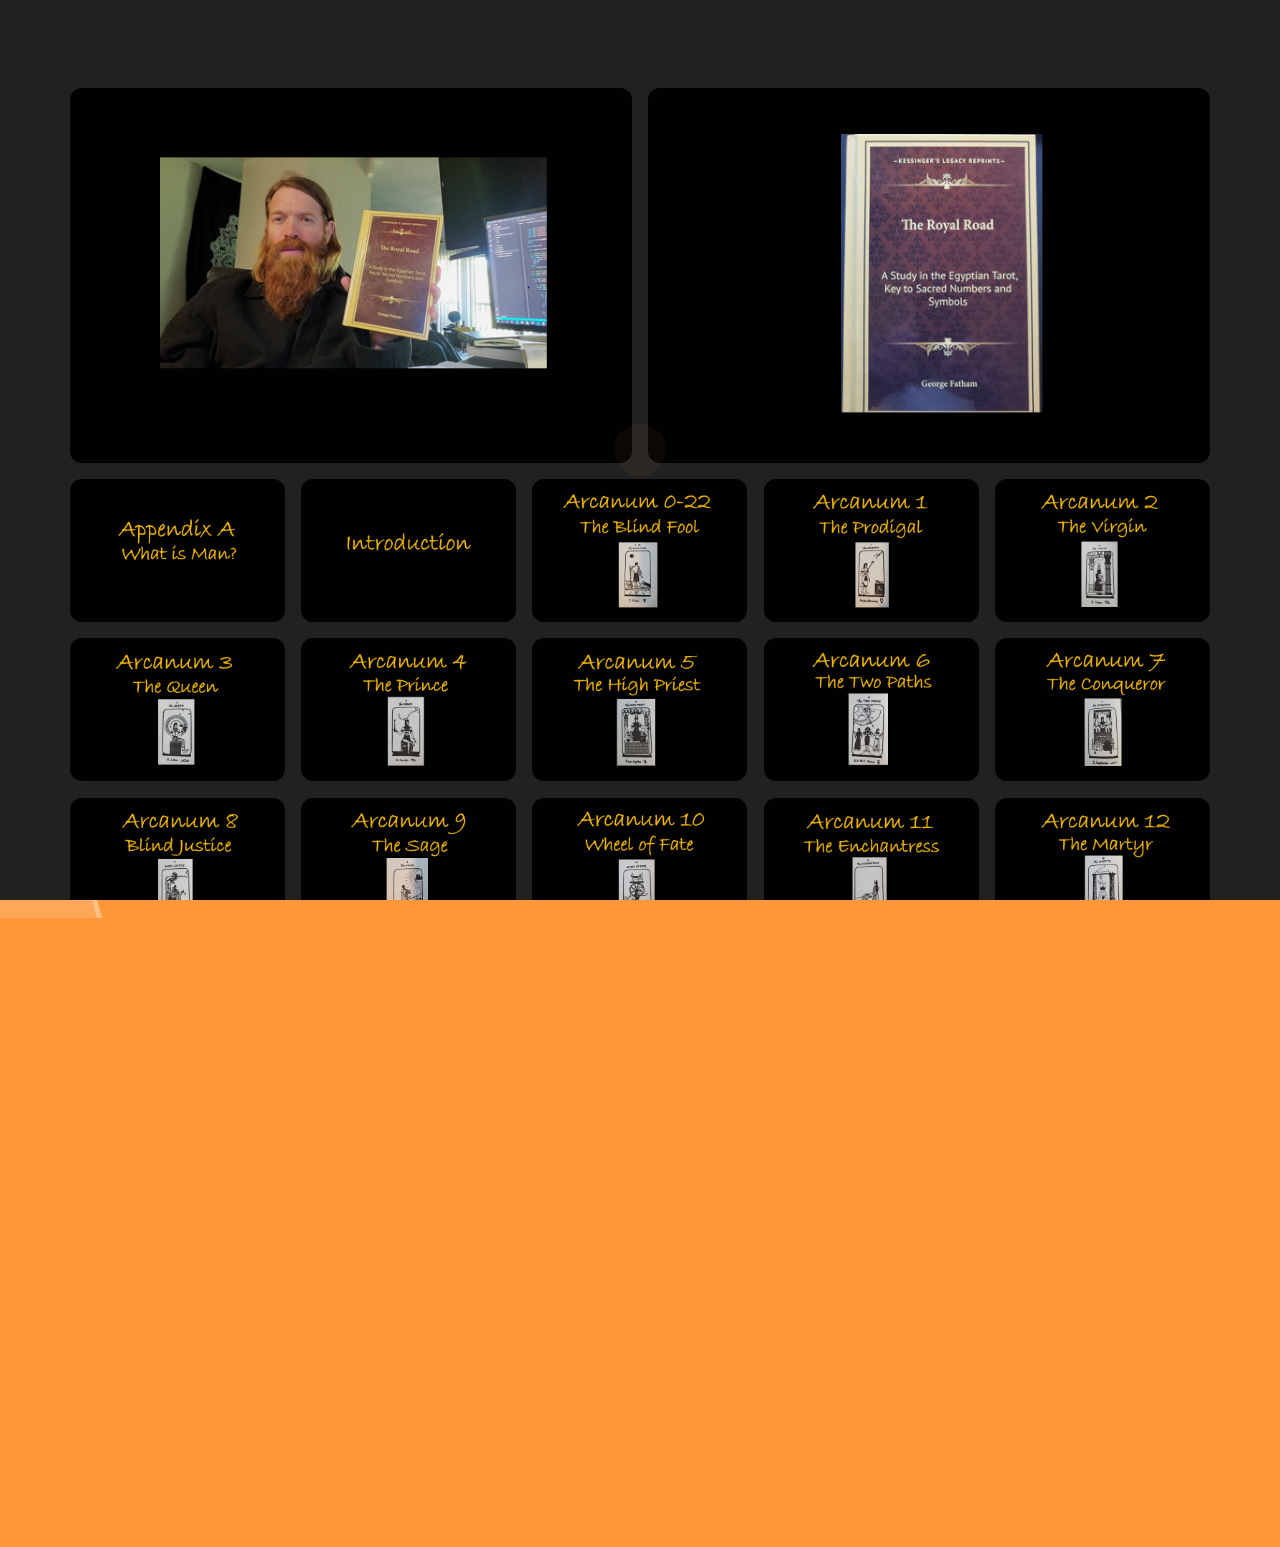
==== index.html @ 7a493e7f "Initial commit" ====
<!DOCTYPE html>
<html lang="en" class="no-js">
  <head>
    <meta charset="UTF-8" />
    <meta http-equiv="X-UA-Compatible" content="IE=edge"> 
    <title>The Royal Road</title>
    <meta name="viewport" content="width=device-width, initial-scale=1.0, maximum-scale=1.0, user-scalable=no">
    <meta name="description" content="The Royal Road: A Study in the Egyptian Tarot, Key to Sacred Numbers and Symbols" />
    <meta name="keywords" content="The Royal Road, Egyptian Tarot, Sacred Numbers, George Fatham, Josh Yates" />
    <meta name="author" content="George Fatham, Josh Yates" />
    <link rel="shortcut icon" href="favicon.ico">

    <link rel="stylesheet" href="css/normalize.css" type="text/css">
    <link rel="stylesheet" href="css/bootstrap.min.css" type="text/css">
    <link rel="stylesheet" href="css/owl.carousel.css" type="text/css">
    <link rel="stylesheet" href="css/magnific-popup.css" type="text/css">
    <link rel="stylesheet" href="css/main.css" type="text/css">

    <script src="js/modernizr.custom.js"></script>
    <script src="https://apis.google.com/js/platform.js"></script>
  </head>
  <div id="fb-root"></div>
  <script async defer crossorigin="anonymous" src="https://connect.facebook.net/en_US/sdk.js#xfbml=1&version=v9.0&appId=248542738914265&autoLogAppEvents=1" nonce="stT4v0v6"></script>
  <script async defer crossorigin="anonymous" src="https://connect.facebook.net/en_US/sdk.js#xfbml=1&version=v9.0&appId=248542738914265&autoLogAppEvents=1" nonce="YMXK7lO9"></script>
  <body class="page">

    <div class="lm-animated-bg"></div>
    
    <!-- Loading animation -->
    <div class="preloader">
      <div class="preloader-animation">
        <div class="preloader-spinner">
        </div>
      </div>
    </div>
    <!-- /Loading animation -->

    <!-- Scroll To Top Button -->
    <div class="lmpixels-scroll-to-top"><i class="lnr lnr-chevron-up"></i></div>
    <!-- /Scroll To Top Button -->

    <div class="page-scroll">
      <div id="page_container" class="page-container bg-move-effect" data-animation="transition-flip-in-right">

        <!-- Header -->
        <header id="site_header" class="header">
          <div class="header-content clearfix">
                
          </div>
        </header>
        <!-- /Header -->

        <div id="main" class="site-main">
          <div id="main-content" class="single-page-content">
            <div id="primary" class="content-area">

              <div id="content" class="page-content site-content single-post" role="main">
                <div class="row">
                  <div class="col-xs-12 col-sm-12">
                    <!-- Portfolio Content -->
                    <div id="portfolio_content_q" class="portfolio-content">
      
                      <!-- Portfolio Grid -->
                      <div class="portfolio-grid two-columns shuffle">
                        <figure class="item lbvideo">
                          <div class="portfolio-item-img">
                            <img src="./img/portfolio/Book.png" alt="Book Snapshot" title="" />
                            <a href="https://www.youtube.com/embed/t6JHLl_oIaE" class="lightbox mfp-iframe" title="Snapshot"></a>
                          </div>
                          <i class="fab fa-youtube"></i>
                        </figure>
                        <figure class="item direct">
                          <div class="portfolio-item-img">
                            <img src="./img/portfolio/Cover.png" alt="Direct URL" title="" />
                            <a href="https://bit.ly/kessingerpub" target="_blank"></a>
                          </div>
                          <i class="fa fa-link"></i>
                        </figure>
                      </div>
                      <div class="portfolio-grid five-columns shuffle">

                        <!-- Appendix A -->
                        <figure class="item lbvideo">
                          <div class="portfolio-item-img">
                            <img src="./img/portfolio/1.png" alt="Appendix A" title="" />
                            <a href="https://www.youtube.com/embed/0967rfi3qrQ" class="lightbox mfp-iframe" title="Appendix A"></a>
                          </div>

                          <i class="fab fa-youtube"></i>
                        </figure>
                        <!-- /Appendix A -->

                        <!-- Introduction -->
                        <figure class="item lbvideo">
                            <div class="portfolio-item-img">
                              <img src="./img/portfolio/2.png" alt="Introduction" title="" />
                              <a href="https://www.youtube.com/embed/HYrDcE-jqek" class="lightbox mfp-iframe" title="Introduction"></a>
                            </div>

                            <i class="fab fa-youtube"></i>
                        </figure>
                        <!-- /Introduction -->

                        <!-- Arcanum 0-22 -->
                        <figure class="item lbvideo">
                          <div class="portfolio-item-img">
                            <img src="./img/portfolio/3.png" alt="Arcanum 0-22" title="" />
                            <a href="https://www.youtube.com/embed/rLVcoDObu1k" class="lightbox mfp-iframe" title="Arcanum 0-22"></a>
                          </div>

                          <i class="fab fa-youtube"></i>
                        </figure>
                        <!-- /Arcanum 0-22 -->

                        <!-- Arcanum 1 -->
                        <figure class="item lbvideo">
                          <div class="portfolio-item-img">
                            <img src="./img/portfolio/4.png" alt="Arcanum 1" title="" />
                            <a href="https://www.youtube.com/embed/Brr2m4eL8vo" class="lightbox mfp-iframe" title="Arcanum 1"></a>
                          </div>

                          <i class="fab fa-youtube"></i>
                        </figure>
                        <!-- /Arcanum 1 -->
               
                        <!-- Arcanum 2 -->
                        <figure class="item lbvideo">
                          <div class="portfolio-item-img">
                            <img src="./img/portfolio/5.png" alt="Arcanum 2" title="" />
                            <a href="https://www.youtube.com/embed/fKN6e1ZUHxU" class="lightbox mfp-iframe" title="Arcanum 2"></a>
                          </div>

                          <i class="fab fa-youtube"></i>
                        </figure>
                        <!-- /Arcanum 2 -->
                        
                        <!-- Arcanum 3 -->
                        <figure class="item lbvideo">
                          <div class="portfolio-item-img">
                            <img src="./img/portfolio/6.png" alt="Arcanum 3" title="" />
                            <a href="https://www.youtube.com/embed/HoHv3Ojux20" class="lightbox mfp-iframe" title="Arcanum 3"></a>
                          </div>

                          <i class="fab fa-youtube"></i>
                        </figure>
                        <!-- /Arcanum 3 -->

                        <!-- Arcanum 4 -->
                        <figure class="item lbvideo">
                          <div class="portfolio-item-img">
                            <img src="./img/portfolio/7.png" alt="Arcanum 4" title="" />
                            <a href="https://www.youtube.com/embed/lv7YJ3FeXEo" class="lightbox mfp-iframe" title="Arcanum 4"></a>
                          </div>

                          <i class="fab fa-youtube"></i>
                        </figure>
                        <!-- /Arcanum 4 -->

                        <!-- Arcanum 5 -->
                        <figure class="item lbvideo">
                          <div class="portfolio-item-img">
                            <img src="./img/portfolio/8.png" alt="Arcanum 5" title="" />
                            <a href="https://www.youtube.com/embed/AVRDKJ79B_w" class="lightbox mfp-iframe" title="Arcanum 5"></a>
                          </div>

                          <i class="fab fa-youtube"></i>
                        </figure>
                        <!-- /Arcanum 5 -->

                        <!-- Arcanum 6 -->
                        <figure class="item lbvideo">
                          <div class="portfolio-item-img">
                            <img src="./img/portfolio/9.png" alt="Arcanum 6" title="" />
                            <a href="https://www.youtube.com/embed/ZPjKYP-jm5Y" class="lightbox mfp-iframe" title="Arcanum 6"></a>
                          </div>

                          <i class="fab fa-youtube"></i>
                        </figure>
                        <!-- /Arcanum 6 -->

                        <!-- Arcanum 7 -->
                        <figure class="item lbvideo">
                          <div class="portfolio-item-img">
                            <img src="./img/portfolio/10.png" alt="Arcanum 7" title="" />
                            <a href="https://www.youtube.com/embed/XcUiUUpZ5OA" class="lightbox mfp-iframe" title="Arcanum 7"></a>
                          </div>

                          <i class="fab fa-youtube"></i>
                        </figure>
                        <!-- /Arcanum 7 -->

                        <!-- Arcanum 8 -->
                        <figure class="item lbvideo">
                          <div class="portfolio-item-img">
                            <img src="./img/portfolio/11.png" alt="Arcanum 8" title="" />
                            <a href="https://www.youtube.com/embed/cpCrS-laBwE" class="lightbox mfp-iframe" title="Arcanum 8"></a>
                          </div>

                          <i class="fab fa-youtube"></i>
                        </figure>
                        <!-- /Arcanum 8 -->

                        <!-- Arcanum 9 -->
                        <figure class="item lbvideo">
                          <div class="portfolio-item-img">
                            <img src="./img/portfolio/12.png" alt="Arcanum 9" title="" />
                            <a href="https://www.youtube.com/embed/xgy7Qw6vKw0" class="lightbox mfp-iframe" title="Arcanum 9"></a>
                          </div>

                          <i class="fab fa-youtube"></i>
                        </figure>
                        <!-- /Arcanum 9 -->

                        <!-- Arcanum 10 -->
                        <figure class="item lbvideo">
                          <div class="portfolio-item-img">
                            <img src="./img/portfolio/13.png" alt="Arcanum 10" title="" />
                            <a href="https://www.youtube.com/embed/XwnpPDlklY0" class="lightbox mfp-iframe" title="Arcanum 10"></a>
                          </div>

                          <i class="fab fa-youtube"></i>
                        </figure>
                        <!-- /Arcanum 10 -->

                        <!-- Arcanum 11 -->
                        <figure class="item lbvideo">
                          <div class="portfolio-item-img">
                            <img src="./img/portfolio/14.png" alt="Arcanum 11" title="" />
                            <a href="https://www.youtube.com/embed/GSttzdLyysg" class="lightbox mfp-iframe" title="Arcanum 11"></a>
                          </div>

                          <i class="fab fa-youtube"></i>
                        </figure>
                        <!-- /Arcanum 11 -->

                        <!-- Arcanum 12 -->
                        <figure class="item lbvideo">
                          <div class="portfolio-item-img">
                            <img src="./img/portfolio/15.png" alt="Arcanum 12" title="" />
                            <a href="https://www.youtube.com/embed/V6g6bgADm6M" class="lightbox mfp-iframe" title="Arcanum 12"></a>
                          </div>

                          <i class="fab fa-youtube"></i>
                        </figure>
                        <!-- /Arcanum 12 -->

                        <!-- Arcanum 13 -->
                        <figure class="item lbvideo">
                          <div class="portfolio-item-img">
                            <img src="./img/portfolio/16.png" alt="Arcanum 13" title="" />
                            <a href="https://www.youtube.com/embed/MMT-FV_Va6Q" class="lightbox mfp-iframe" title="Arcanum 13"></a>
                          </div>

                          <i class="fab fa-youtube"></i>
                        </figure>
                        <!-- /Arcanum 13 -->

                        <!-- Arcanum 14 -->
                        <figure class="item lbvideo">
                          <div class="portfolio-item-img">
                            <img src="./img/portfolio/17.png" alt="Arcanum 14" title="" />
                            <a href="https://www.youtube.com/embed/rwbJgwwbZWg" class="lightbox mfp-iframe" title="Arcanum 14"></a>
                          </div>

                          <i class="fab fa-youtube"></i>
                        </figure>
                        <!-- /Arcanum 14 -->

                        <!-- Arcanum 15 -->
                        <figure class="item lbvideo">
                          <div class="portfolio-item-img">
                            <img src="./img/portfolio/18.png" alt="Arcanum 15" title="" />
                            <a href="https://www.youtube.com/embed/ivvahNkhrow" class="lightbox mfp-iframe" title="Arcanum 15"></a>
                          </div>

                          <i class="fab fa-youtube"></i>
                        </figure>
                        <!-- /Arcanum 15 -->

                        <!-- Arcanum 16 -->
                        <figure class="item lbvideo">
                          <div class="portfolio-item-img">
                            <img src="./img/portfolio/19.png" alt="Arcanum 16" title="" />
                            <a href="https://www.youtube.com/embed/q6gyEQpc1I8" class="lightbox mfp-iframe" title="Arcanum 16"></a>
                          </div>

                          <i class="fab fa-youtube"></i>
                        </figure>
                        <!-- /Arcanum 16 -->

                        <!-- Arcanum 17 -->
                        <figure class="item lbvideo">
                          <div class="portfolio-item-img">
                            <img src="./img/portfolio/20.png" alt="Arcanum 17" title="" />
                            <a href="https://www.youtube.com/embed/afdMp-LBEXM" class="lightbox mfp-iframe" title="Arcanum 17"></a>
                          </div>

                          <i class="fab fa-youtube"></i>
                        </figure>
                        <!-- /Arcanum 17 -->

                        <!-- Arcanum 18 -->
                        <figure class="item lbvideo">
                          <div class="portfolio-item-img">
                            <img src="./img/portfolio/21.png" alt="Arcanum 18" title="" />
                            <a href="https://www.youtube.com/embed/NsLWx_5C_JI" class="lightbox mfp-iframe" title="Arcanum 18"></a>
                          </div>

                          <i class="fab fa-youtube"></i>
                        </figure>
                        <!-- /Arcanum 18 -->

                        <!-- Arcanum 19 -->
                        <figure class="item lbvideo">
                          <div class="portfolio-item-img">
                            <img src="./img/portfolio/22.png" alt="Arcanum 19" title="" />
                            <a href="https://www.youtube.com/embed/AnRW1lFqFxA" class="lightbox mfp-iframe" title="Arcanum 19"></a>
                          </div>

                          <i class="fab fa-youtube"></i>
                        </figure>
                        <!-- /Arcanum 19 -->

                        <!-- Arcanum 20 -->
                        <figure class="item lbvideo">
                          <div class="portfolio-item-img">
                            <img src="./img/portfolio/23.png" alt="Arcanum 20" title="" />
                            <a href="https://www.youtube.com/embed/tPlII4KttkM" class="lightbox mfp-iframe" title="Arcanum 20"></a>
                          </div>

                          <i class="fab fa-youtube"></i>
                        </figure>
                        <!-- /Arcanum 20 -->

                        <!-- Arcanum 21 -->
                        <figure class="item lbvideo">
                          <div class="portfolio-item-img">
                            <img src="./img/portfolio/24.png" alt="Arcanum 21" title="" />
                            <a href="https://www.youtube.com/embed/CswxcQg3V68" class="lightbox mfp-iframe" title="Arcanum 21"></a>
                          </div>

                          <i class="fab fa-youtube"></i>
                        </figure>
                        <!-- /Arcanum 21 -->

                        <!-- Appendix B -->
                        <figure class="item lbvideo">
                          <div class="portfolio-item-img">
                            <img src="./img/portfolio/25.png" alt="Appendix B" title="" />
                            <a href="https://www.youtube.com/embed/kny90u8UCIE" class="lightbox mfp-iframe" title="Appendix B"></a>
                          </div>

                          <i class="fab fa-youtube"></i>
                        </figure>
                        <!-- /Appendix B -->
                        
                        <!-- Appendix C -->
                        <figure class="item lbvideo">
                          <div class="portfolio-item-img">
                            <img src="./img/portfolio/26.png" alt="Appendix C" title="" />
                            <a href="https://www.youtube.com/embed/kfO7EMzaABo" class="lightbox mfp-iframe" title="Appendix C"></a>
                          </div>
                          </figure>
                        <!-- /Appendix C -->

                        <!-- /Acknowledgment -->
                          <figure class="item lbvideo">
                          <div class="portfolio-item-img">
                            <img src="./img/portfolio/27.png" alt="Acknowledgment" title="" />
                            <a href="https://www.youtube.com/embed/ofl2pcCc2So" class="lightbox mfp-iframe" title="Acknowledgment"></a>
                          </div>

                          <i class="fab fa-youtube"></i>
                        </figure>
                        <!-- /Acknowledgment -->
                      </div>
                      <!-- /Portfolio Content -->
                    </div>
                  </div>
                </div>
              </div>
            </div>
          </div>
        </div>

        <footer class="site-footer clearfix">
          <div class="footer-social">
            <ul class="footer-social-links">
              <li>
                <div class="g-ytsubscribe" data-channelid="UCrPU68pdertUfw354YDRQoA" data-layout="default" data-count="default"></div>
              </li>
              <li>
                <a href="https://twitter.com/JoshYates1980?ref_src=twsrc%5Etfw" class="twitter-follow-button" data-show-count="false" target="_blank">
                  Follow @JoshYates1980</a><script async src="https://platform.twitter.com/widgets.js" charset="utf-8"></script>
              </li>
              <li>
                <div class="fb-like" data-href="http://www.theroyalroad.info" data-width="" data-layout="button_count" data-action="like" data-size="small" data-share="false"></div>
              </li>
              <li>
                <a href="https://github.com/joshyates1980/TheRoyalRoad" target="_blank"><img src="img/github_logo.png" alt="Github" /></a>
              </li>
              <li>
                <a href="https://creativecommons.org/licenses/by/4.0/" target="_blank"><img src="img/cc40.png" alt="License" /></a>
              </li>
            </ul>
          </div>
              
          <div class="footer-copyrights">
            <p>Content on this site is licensed under a <a href="https://creativecommons.org/licenses/by/4.0/" target="_blank">Creative Commons Attribution 4.0 International license</a>.</p>
          </div>
        </footer>
        
      </div>
    </div>

    <script src="js/jquery-2.1.3.min.js"></script>
    <script src="js/imagesloaded.pkgd.min.js"></script>
    <script src="js/bootstrap.min.js"></script>
    <script src='js/jquery.shuffle.min.js'></script>
    <script src='js/masonry.pkgd.min.js'></script>
    <script src='js/owl.carousel.min.js'></script>
    <script src="js/jquery.magnific-popup.min.js"></script>
    <script src="js/validator.js"></script>
    <script src="js/main.js"></script>
  </body>
</html>
---- css/main.css ----
/*
* Template Name: Leven - Resume / CV / vCard Template
* Author: lmpixels
* Author URL: http://themeforest.net/user/lmpixels
* Version: 1.2.0
*/

/* =============================================================================

1. General styles (Buttons, Inputs, Typography)
2. Page loadig animation
3. Page container
4. Site header (Panel with logo & navigation)
5. Site content
6. Pages
7. Sliders (testimonials & portfolio carousels)
8. Portfolio Full info page
9. Single Page Layout (Blog Post page ...)
10. Pricing
11. Blog
12. 404 Page
13. Media Queries
14. Additional Home Page Styles
15. Updates

============================================================================= */

/* Google fonts */
@import url('https://fonts.googleapis.com/css?family=Poppins:200,200i,300,300i,400,400i,500,500i,600,600i,700,700i');

/* Linear Icons Font */
@import url('./fonts/linear-icons-font/style.css');

/* FontAwesome Free Icons Font */
@import url('./fonts/fontawesome-free-5.12.1-web/css/all.min.css');

@import url('./fonts/linecons/style.css');

/* ============================================================================= 
1. General styles
============================================================================= */

html {
  position: relative;
  height: 100%;
  min-height: 100%;
  width: 100%;
  overflow: hidden;
}

body {
  position: initial;
  font-family: 'Poppins', Helvetica, sans-serif;
  font-size: 14px;
  font-weight: 400;
  margin: 0;
  width: 100%;
  height: 100%;
  min-height: 100%;
  background-color: #FF9638;
  background-position: center center;
  background-size: calc(100% + 25px);
  background-repeat: repeat;
  background-attachment: fixed;
  overflow-y: auto;
  overflow-x: hidden;
}

/* Body Animated Background */
.lm-animated-bg {
  position: absolute;
  width: auto;
  height: auto;
  top: -18px;
  left: -18px;
  right: -18px;
  bottom: -18px;
  background-image: url(../img/main_bg.png);
  background-position: center center;
  background-size: cover;
  background-repeat: no-repeat;
  z-index: -1;
}
/* /Body Animated Background */

.page-scroll {
  width: 100%;
  height: auto;
  min-height: 100%;
   vertical-align: middle;
  -ms-flex-pack: center;
  justify-content: center;
  flex-direction: column;
  display: -webkit-box;
  display: -moz-box;
  display: -ms-flexbox;
  display: -webkit-flex;
  display: flex;
  -webkit-box-direction: normal;
  -moz-box-direction: normal;
  -webkit-box-orient: horizontal;
  -moz-box-orient: horizontal;
  -webkit-flex-direction: row;
  -ms-flex-direction: row;
  flex-direction: row;
  -webkit-flex-wrap: wrap;
  -ms-flex-wrap: wrap;
  flex-wrap: wrap;
  -webkit-align-content: stretch;
  -ms-flex-line-pack: stretch;
  align-content: stretch;
  -webkit-box-align: center;
  -moz-box-align: center;
  -webkit-align-items: center;
  align-items: center;
  -ms-flex-align: center;
  -webkit-backface-visibility: hidden;
  -moz-backface-visibility: hidden;
  backface-visibility: hidden;
}

.add-prespective {
  -webkit-perspective: 1200px;
  -moz-perspective: 1200px;
  perspective: 1200px;
}

body.ajax-page-visible {
  overflow: hidden;
}

.transition {
  -webkit-transition: all .2s;
  -moz-transition: all .2s;
  -o-transition: all .2s;
  -ms-transition: all .2s;
  transition: all .2s;
}

a {
  color: #FF9638;
  text-decoration: none;
  outline: none;
  -webkit-transition: all .3s ease-in-out;
  -moz-transition: all .3s ease-in-out;
  -o-transition: all .3s ease-in-out;
  -ms-transition: all .3s ease-in-out;
  transition: all .3s ease-in-out;
}

a:hover {
  color: #FF9800;
  text-decoration: none;
  outline: none;
}

a:focus {
  outline: 0;
  text-decoration: none;
}

h1, h2, h3, h4, h5, h6 {
  font-family: 'Poppins', Helvetica, sans-serif;
  font-weight: 600;
  font-style: normal;
  color: #f5f5f5;
}

h1 {
  font-size: 32px;
}

h2 {
  font-size: 27px;
}

h3 {
  font-size: 21px;
}

h4 {
  font-size: 18px;
}

h5 {
  font-size: 16px;
}

h6 {
  font-size: 14px;
}

body, p {
  font-family: 'Poppins', Helvetica, sans-serif;
  font-size: 14px;
  font-weight: 400;
  font-style: normal;
  line-height: 1.75em;
  color: #d5d5d5;
}

p {
  font-size: 14px;
  color: #d5d5d5;
  margin: 0 0 10px;
}

p.lead {
  font-size: 18px;
  margin: 25px 0;
}

ol, ul {
    padding: 0 0 0 40px;
    margin: 1em 0;
}

ol ol, ol ul, ul ol, ul ul {
  margin: 1em 0;
}

dd {
    margin: 0 0 24px;
}

img {
  vertical-align: bottom;
  max-width: 100%;
  height: auto;
  border: 0;
  -ms-interpolation-mode: bicubic;
}

.mobile-visible {
  display: none;
  visibility: hidden;
}

.mobile-hidden {
  display: block;
  visibility: visible;
}

/* Form controls */
.form-group {
  position: relative;
  margin: 0 0 21.5px;
}
.form-control,
.form-control:focus {
  height: 42px;
}

.form-control,
.form-control:focus,
.has-error .form-control,
.has-error .form-control:focus,
input[type="search"],
input[type="password"],
input[type="text"] {
  position: relative;
  border: 2px solid #555;
  border-radius: 5px;
  display: block;
  font-size: 1em;
  margin: 0;
  padding: 10px 25px 10px 12px;
  width: 100%;
  min-width: 100%;
  background: 0 0;
  text-align: left;
  color: #eee;
  -webkit-box-shadow: none;
  -moz-box-shadow: none;
  box-shadow: none;
  outline: none;
  font-family: 'Poppins', Helvetica, sans-serif;
}

.form-control,
.form-control:focus,
.has-error .form-control,
.has-error .form-control:focus,
input[type="search"],
input[type="password"],
input[type="text"],
.header-search input.form-control {
  -webkit-transform: translateZ(0);
  -moz-transform: translateZ(0);
  transform: translateZ(0);
}

textarea.form-control, textarea.form-control:focus {
  height: auto;
}

.form-control + .form-control-border {
  content: "";
  position: absolute;
  z-index: -1;
  left: 0;
  right: 100%;
  bottom: 0;
  border-radius: 5px;
  top: 0;
  opacity: 0;
  background: transparent !important;
  border:2px solid #FF9638;
  border-right-width: 0;
  height: 100%;
  -webkit-transition: all 0.3s ease-in-out;
  -moz-transition: all 0.3s ease-in-out;
  -o-transition: all 0.3s ease-in-out;
  -ms-transition: all 0.3s ease-in-out;
  transition: all 0.3s ease-in-out;
}

.form-control:focus + .form-control-border {
  left: 0;
  right: 0;
  height:100%;
  z-index: 1;
  opacity: 1;
  border-right-width: 2px;
}

.has-error .form-control + .form-control-border {
  border-color: #ff4c4c;
  background-color: transparent;
}

/* Placeholders */
.form-control::-moz-placeholder {
  color: #adadac;
}

.form-control:-ms-input-placeholder {
  color: #adadac;
}

.form-control::-webkit-input-placeholder {
  color: #adadac;
}
/* /Placeholders */

.form-group .help-block {
  position: absolute;
  display: inline-block;
  padding: 0px 5px;
  font-size: 0.93em;
  line-height: 1.75em;
  margin: -2px 0 0 10px;
  color: #fff;
  background: #ff4e4e;
  z-index: 1;
}

.form-group .help-block:after {
  content: " ";
  position: absolute;
  left: 5px;
  bottom: 100%;
  width: 0;
  height: 0;
  border-bottom: 10px solid #ff4e4e;
  border-right: 10px solid transparent;
}
.form-group .help-block:empty {
  display: none;
}

.form-group-with-icon i {
  position: absolute;
  font-size: 16px;
  top: 13px;
  right: 13px;
  color: #d3d3d3;
}

.form-group-with-icon.form-group-focus i {
  color: #FF9638;
}

.form-group.form-group-w-checkbox {
  padding-top: 0;
  padding-bottom: 8px;
  margin-bottom: 17px;
}

.form-group-with-icon.form-group-w-checkbox {
  padding-top: 8px;
  padding-left: 52px;
  margin-bottom: 25px;
}

.form-group .form-control-checkbox + label,
.form-group.form-group-focus .form-control-checkbox + label {
  position: relative;
  display: inline;
  left: 0;
  top: 0;
  font-size: 1em;
  opacity: 1;
}

.form-group .form-control-checkbox,
.form-group.form-group-focus .form-control-checkbox {
  display: inline-block;
  width: auto;
  height: auto;
  top: 2px;
}

.form-group.form-group-w-checkbox .help-block {
  top: 100%;
  left: 0;
  margin-left: 0;
}

.form-group.form-group-with-icon.form-group-w-checkbox .help-block {
  left: 52px;
}
/* /Form controls */

.no-padding {
  padding: 0;
}

.subpage-block {
  margin-bottom: 30px;
}

.text-rotation {
  display: block;
}

.center {
  text-align: center;
}

figure {
  max-width: 100%;
}

.hidden {
  display: none;
  visibility: hidden;
}

pre {
  display: block;
  padding: 9.5px;
  margin: 0 0 10px;
  line-height: 1.42857143;
  color: #333;
  word-break: break-all;
  word-wrap: break-word;
  background-color: #f5f5f5;
  border: 1px solid #ccc;
  border-radius: 4px;
}

/* buttons */
.btn-primary,
.btn-secondary,
button,
input[type="button"],
input[type="submit"],
.wp-block-button .wp-block-button__link {
  display: inline-block;
  position: relative;
  padding: .8em 2.1em;
  margin-bottom: .75em;
  margin-right: .25em;
  font-size: 1em;
  line-height: 1.2;
  border: 0;
  outline: 0;
  border: 2px solid #FF9638;
  color: #fff;
  text-shadow: none;
  background-color: #333;
  border-radius: 30px;
  font-family: 'Poppins', Helvetica, sans-serif;
  -webkit-transition: all 0.3s ease-in-out;
  -moz-transition: all 0.3s ease-in-out;
  -o-transition: all 0.3s ease-in-out;
  -ms-transition: all 0.3s ease-in-out;
  transition: all 0.3s ease-in-out;
  box-shadow: 0px 10px 10px -8px rgba(0,0,0,.78);
}

.btn-primary:last-child,
.btn-secondary:last-child,
button:last-child,
input[type="button"]:last-child,
input[type="submit"]:last-child,
.wp-block-button .wp-block-button__link:last-child {
  margin-right: 0;
}

.btn-primary:hover,
.btn-primary:focus,
button:hover,
button:focus,
input[type="button"]:hover,
input[type="button"]:focus,
input[type="submit"]:hover,
input[type="submit"]:focus {
  background-color: #FF9638;
  color: #fff;
  border: 2px solid #FF9638;
}

.btn-secondary {
  border-color: #d5d5d5;
  color: #fff;
  background-color: #333;
  box-shadow: 0px 10px 10px -8px rgba(0,0,0,.78);
}

.btn-secondary:hover,
.btn-secondary:focus {
  color: #333;
  border-color: #d5d5d5;
  background-color: #d5d5d5;
}

.mfp-container button {
  box-shadow: none;
}
/* / buttons */

.border-top {
  border-top: 2px solid #FF9638;
}

.border-bottom {
  border-bottom: 2px solid #FF9638;
}

/* Footer */
body > footer {
  position: fixed;
  bottom: 0;
  left: 0;
  right: 0;
}

/* copyrights block */
body > footer .copyrights {
  display: block;
  margin-bottom: 12px;
  text-align: center;
  font-size: 12px;
  color: #9e9e9e;
}
/* / copyrights block */
/* / Footer */

/* Alignment */

.alignleft {
  float: left;
  margin-right: 20px;
}

.alignright {
  float: right;
  margin-left: 20px;
}

.aligncenter {
  display: block;
  margin-left: auto;
  margin-right: auto;
}

.alignfull {
  margin-left: -120px;
  margin-right: -120px;
  min-width: calc(100% + 240px);
}

.alignwide {
  margin-left: -60px;
  margin-right: -60px;
  min-width: calc(100% + 120px);
}

.wp-block-image .alignleft {
  margin-right: 30px;
}

.wp-block-image .alignright {
  margin-left: 30px;
}

blockquote.alignleft,
figure.wp-caption.alignleft,
img.alignleft {
  margin: 7px 24px 7px 0;
}

.wp-caption.alignleft {
  margin: 7px 14px 7px 0;
}

.wp-block-cover,
.wp-block-cover-image {
  margin-bottom: 20px;
}

blockquote.alignright,
figure.wp-caption.alignright,
img.alignright {
  margin: 7px 0 7px 24px;
}

.wp-caption.alignright {
  margin: 7px 0 7px 14px;
}

blockquote.aligncenter,
img.aligncenter,
.wp-caption.aligncenter {
  margin-top: 7px;
  margin-bottom: 7px;
}

.site-content blockquote.alignleft,
.site-content blockquote.alignright {
  border-top: 1px solid rgba(0, 0, 0, 0.1);
  border-bottom: 1px solid rgba(0, 0, 0, 0.1);
  padding-top: 17px;
  width: 50%;
}

.site-content blockquote.alignleft p,
.site-content blockquote.alignright p {
  margin-bottom: 17px;
}
/* Assistive text */

/* table */
table,
th,
td {
  border: 1px solid rgba(0, 0, 0, 0.1);
}

table {
  border-collapse: separate;
  border-spacing: 0;
  border-width: 1px 0 0 1px;
  margin-bottom: 24px;
  width: 100%;
}

caption,
th,
td {
  font-weight: normal;
  text-align: left;
}

th {
  border-width: 0 1px 1px 0;
  font-weight: bold;
  padding: .5em;
}

td {
  border-width: 0 1px 1px 0;
  padding: .5em;
}
/* /table */

/* White Spaces */
.p-10 {
  padding-top: 10px;
}

.p-20 {
  padding-top: 20px;
}

.p-30 {
  padding-top: 30px;
}

.p-40 {
  padding-top: 40px;
}

.p-50 {
  padding-top: 50px;
}

.p-60 {
  padding-top: 60px;
}

.p-70 {
  padding-top: 70px;
}

.p-80 {
  padding-top: 80px;
}

.p-90 {
  padding-top: 90px;
}

.p-100 {
  padding-top: 100px;
}
/* /White Spaces */


/* ============================================================================= 
2. Page loadig animation
============================================================================= */
.no-js .preloader,
.no-js .preloader-portfolio { 
  display: none;
}
.preloader,
.preloader-portfolio {
  position: fixed;
  left: 0px;
  top: 0px;
  width: 100%;
  height: 100%;
  z-index: 9999;
  background-color: #222;
}

.preloader-animation {
  position: absolute;
  top: 50%;
  left: 50%;
  text-align: center;
  background-color: inherit;
  color: inherit;
  opacity: 1;
  transition: opacity 0.3s;
  transform: translate3d(-50%,-50%,0);
}

.preloader-spinner {
  width: 52px;
  height: 52px;
  margin: 100px auto;
  background-color: #FF9638;

  border-radius: 100%;  
  -webkit-animation: sk-scaleout 1.0s infinite ease-in-out;
  animation: sk-scaleout 1.0s infinite ease-in-out;
}

@-webkit-keyframes sk-scaleout {
  0% { -webkit-transform: scale(0) }
  100% {
    -webkit-transform: scale(1.1);
    opacity: 0;
  }
}

@keyframes sk-scaleout {
  0% { 
    -webkit-transform: scale(0);
    transform: scale(0);
  } 100% {
    -webkit-transform: scale(1.1);
    transform: scale(1.1);
    opacity: 0;
  }
}


/* ============================================================================= 
3. Page container
============================================================================= */
.page-container {
  display: flex;
  flex-flow: column;
  position: relative;
  -webkit-box-flex: 0;
  -ms-flex: 0 0 100%;
  flex: 0 0 100%;
  max-width: 1240px;
  margin: 3% auto;
  padding: 40px 70px 60px;
  background-color: #222;
  -webkit-box-shadow: 0px 0px 40px -10px rgba(0,0,0,.2);
  -moz-box-shadow: 0px 0px 40px -10px rgba(0,0,0,.2);
  box-shadow: 0px 0px 40px -10px rgba(0,0,0,.2);
  border-radius: 40px;
  -webkit-backface-visibility: hidden;
  -moz-backface-visibility: hidden;
  backface-visibility: hidden;
}

.transform3d {
  -webkit-transform: translate3d(0,0,0);
  -moz-transform: translate3d(0,0,0);
  transform: translate3d(0,0,0);
}

.flex-v-align {
  vertical-align: middle;
  width: 100%;
  min-height: 100%;
  align-items: center;
  display: flex;
  display: -ms-flexbox;
  -ms-flex-pack: center;
  justify-content: center;
  flex-direction: column;
  height: 100%;
  display: -webkit-box;
  display: -moz-box;
  display: -ms-flexbox;
  display: -webkit-flex;
  display: flex;
  -webkit-box-direction: normal;
  -moz-box-direction: normal;
  -webkit-box-orient: horizontal;
  -moz-box-orient: horizontal;
  -webkit-flex-direction: row;
  -ms-flex-direction: row;
  flex-direction: row;
  -webkit-flex-wrap: wrap;
  -ms-flex-wrap: wrap;
  flex-wrap: wrap;
  -webkit-box-pack: center;
  -moz-box-pack: center;
  -webkit-justify-content: center;
  -ms-flex-pack: center;
  justify-content: center;
  -webkit-align-content: stretch;
  -ms-flex-line-pack: stretch;
  align-content: stretch;
  -webkit-box-align: center;
  -moz-box-align: center;
  -webkit-align-items: center;
  -ms-flex-align: center;
  align-items: center;
  text-align: center;
  margin: 0;
}

.flex-direction-reverse {
  flex-direction: row-reverse;
}

.fw-section-fluid {
  width: calc( 100% + 140px );
  margin: 0 -70px;
  padding: 0 45px;
}

@media only screen and (max-width: 991px) {
  .fw-section-fluid {
    width: calc( 100% + 80px );
    margin: 0 -40px;
    padding: 0 25px;
  }
}

.animated {
  -webkit-animation-duration: 1s;
  animation-duration: 1s;
  -webkit-animation-fill-mode: both;
  animation-fill-mode: both;
}

@keyframes fadeInLeft {
  from {
    opacity: 0;
    -webkit-transform: translate3d(-100%, 0, 0);
    transform: translate3d(-100%, 0, 0);
  }

  to {
    opacity: 1;
    -webkit-transform: none;
    transform: none;
  }
}

.fadeInLeft {
  -webkit-animation-name: fadeInLeft;
  animation-name: fadeInLeft;
}

@-webkit-keyframes fadeOutLeft {
  from {
    opacity: 1;
  }

  to {
    opacity: 0;
    -webkit-transform: translate3d(-100%, 0, 0);
    transform: translate3d(-100%, 0, 0);
  }
}

@keyframes fadeOutLeft {
  from {
    opacity: 1;
  }

  to {
    opacity: 0;
    -webkit-transform: translate3d(-100%, 0, 0);
    transform: translate3d(-100%, 0, 0);
  }
}

.fadeOutLeft {
  -webkit-animation-name: fadeOutLeft;
  animation-name: fadeOutLeft;
}

@-webkit-keyframes flipInLeft {
  from { -webkit-transform: translateZ(-1000px) rotateY(-90deg); opacity: 0.2; }
}
@keyframes flipInLeft {
  from { -webkit-transform: translateZ(-1000px) rotateY(-90deg); transform: translateZ(-1000px) rotateY(-90deg); opacity: 0.2; }
}

.transition-flip-in-right {
  -webkit-transform-origin: 50% 50%;
  transform-origin: 50% 50%;
  -webkit-animation: flipInLeft .5s both ease-out;
  animation: flipInLeft .5s both ease-out;
}

.transition-swap {
  -webkit-animation-name: swap;
  animation-name: swap; }

@-webkit-keyframes swap {
  0% {
    opacity: 0;
    -webkit-transform-origin: 0 100%;
    transform-origin: 0 100%;
    -webkit-transform: scale(0, 0) translate(0px, 0px);
    transform: scale(0, 0) translate(0px, 0px); }
  100% {
    opacity: 1;
    -webkit-transform-origin: 100% 100%;
    transform-origin: 100% 100%;
    -webkit-transform: scale(1, 1) translate(0px, 0px);
    transform: scale(1, 1) translate(0px, 0px);
  }
}

@keyframes swap {
  0% {
    opacity: 0;
    -webkit-transform-origin: 0 100%;
    transform-origin: 0 100%;
    -webkit-transform: scale(0, 0) translate(0px, 0px);
    transform: scale(0, 0) translate(0px, 0px); }
  100% {
    opacity: 1;
    -webkit-transform-origin: 100% 100%;
    transform-origin: 100% 100%;
    -webkit-transform: scale(1, 1) translate(0px, 0px);
    transform: scale(1, 1) translate(0px, 0px);
  }
}


.transition-vanish-in {
  -webkit-animation-name: vanishIn;
          animation-name: vanishIn; }

@-webkit-keyframes vanishIn {
  0% {
    opacity: 0;
    -webkit-transform-origin: 50% 50%;
            transform-origin: 50% 50%;
    -webkit-transform: scale(2, 2);
            transform: scale(2, 2);
    -webkit-filter: blur(90px);
            filter: blur(90px); }
  100% {
    opacity: 1;
    -webkit-transform-origin: 50% 50%;
            transform-origin: 50% 50%;
    -webkit-transform: scale(1, 1);
            transform: scale(1, 1);
    -webkit-filter: blur(0px);
            filter: blur(0px);
  }
}

@keyframes vanishIn {
  0% {
    opacity: 0;
    -webkit-transform-origin: 50% 50%;
            transform-origin: 50% 50%;
    -webkit-transform: scale(2, 2);
            transform: scale(2, 2);
    -webkit-filter: blur(90px);
            filter: blur(90px); }
  100% {
    opacity: 1;
    -webkit-transform-origin: 50% 50%;
            transform-origin: 50% 50%;
    -webkit-transform: scale(1, 1);
            transform: scale(1, 1);
    -webkit-filter: blur(0px);
            filter: blur(0px);
  }
}


.transition-puff-in {
  -webkit-animation-name: puffIn;
          animation-name: puffIn;
}

@-webkit-keyframes puffIn {
  0% {
    opacity: 0;
    -webkit-transform-origin: 50% 50%;
            transform-origin: 50% 50%;
    -webkit-transform: scale(2, 2);
            transform: scale(2, 2);
    -webkit-filter: blur(2px);
            filter: blur(2px);
  }
  100% {
    opacity: 1;
    -webkit-transform-origin: 50% 50%;
            transform-origin: 50% 50%;
    -webkit-transform: scale(1, 1);
            transform: scale(1, 1);
    -webkit-filter: blur(0px);
            filter: blur(0px);
  }
}

@keyframes puffIn {
  0% {
    opacity: 0;
    -webkit-transform-origin: 50% 50%;
            transform-origin: 50% 50%;
    -webkit-transform: scale(2, 2);
            transform: scale(2, 2);
    -webkit-filter: blur(2px);
            filter: blur(2px); }
  100% {
    opacity: 1;
    -webkit-transform-origin: 50% 50%;
            transform-origin: 50% 50%;
    -webkit-transform: scale(1, 1);
            transform: scale(1, 1);
    -webkit-filter: blur(0px);
            filter: blur(0px);
  }
}

.transition-space-in-right {
  -webkit-animation-name: spaceInRight;
  animation-name: spaceInRight;
}

@-webkit-keyframes spaceInRight {
  0% {
    opacity: 0;
    -webkit-transform-origin: 100% 50%;
    transform-origin: 100% 50%;
    -webkit-transform: scale(0.2) translate(200%, 0%);
    transform: scale(0.2) translate(200%, 0%);
  }
  100% {
    opacity: 1;
    -webkit-transform-origin: 100% 50%;
    transform-origin: 100% 50%;
    -webkit-transform: scale(1) translate(0%, 0%);
    transform: scale(1) translate(0%, 0%);
  }
}

@keyframes spaceInRight {
  0% {
    opacity: 0;
    -webkit-transform-origin: 100% 50%;
    transform-origin: 100% 50%;
    -webkit-transform: scale(0.2) translate(200%, 0%);
    transform: scale(0.2) translate(200%, 0%);
  }
  100% {
    opacity: 1;
    -webkit-transform-origin: 100% 50%;
    transform-origin: 100% 50%;
    -webkit-transform: scale(1) translate(0%, 0%);
    transform: scale(1) translate(0%, 0%);
  }
}

.transition-twister-in-up {
  -webkit-animation-name: twisterInUp;
  animation-name: twisterInUp;
}

@-webkit-keyframes twisterInUp {
  0% {
    opacity: 0;
    -webkit-transform-origin: 100% 0;
    transform-origin: 100% 0;
    -webkit-transform: scale(0, 0) rotate(360deg) translateY(100%);
    transform: scale(0, 0) rotate(360deg) translateY(100%);
  }
  30% {
    -webkit-transform-origin: 100% 0;
    transform-origin: 100% 0;
    -webkit-transform: scale(0, 0) rotate(360deg) translateY(100%);
    transform: scale(0, 0) rotate(360deg) translateY(100%);
  }
  100% {
    opacity: 1;
    -webkit-transform-origin: 0 0;
    transform-origin: 0 0;
    -webkit-transform: scale(1, 1) rotate(0deg) translateY(0);
    transform: scale(1, 1) rotate(0deg) translateY(0);
  }
}

@keyframes twisterInUp {
  0% {
    opacity: 0;
    -webkit-transform-origin: 100% 0;
    transform-origin: 100% 0;
    -webkit-transform: scale(0, 0) rotate(360deg) translateY(100%);
    transform: scale(0, 0) rotate(360deg) translateY(100%);
  }
  30% {
    -webkit-transform-origin: 100% 0;
    transform-origin: 100% 0;
    -webkit-transform: scale(0, 0) rotate(360deg) translateY(100%);
    transform: scale(0, 0) rotate(360deg) translateY(100%);
  }
  100% {
    opacity: 1;
    -webkit-transform-origin: 0 0;
    transform-origin: 0 0;
    -webkit-transform: scale(1, 1) rotate(0deg) translateY(0);
    transform: scale(1, 1) rotate(0deg) translateY(0);
  }
}


/* ============================================================================= 
4. Site header (Panel with logo & navigation)
============================================================================= */
.header {
  display: block;
  width: 100%;
  padding-bottom: 40px;
  position: relative;
}

@media only screen and (min-width: 991px) {
  .header {
    width: calc(100% + 40px);
    margin-left: -20px;
  }
}

.header.fixed {
  position: fixed;
  left: 0;
  top: 0;
  background-color: #fff;
  right: 0;
  margin: 0 auto;
  max-width: 1240px;
  padding: 20px 50px;
}

.text-logo {
  float: left;
}

.text-logo a {
  display: block;
  outline: 0;
}

.text-logo a:focus {
  outline: 0;
}

.logo-symbol {
  float: left;
  width: 44px;
  height: 44px;
  line-height: 44px;
  background-color: #FF9638;
  border-radius: 100px;
  text-align: center;
  color: #fff;
  font-size: 28px;
  font-weight: 800;
  margin-right: 8px;
  margin-top: 4px;
}

.logo-text {
  float: left;
  line-height: 50px;
  font-size: 20px;
  color: #fff;
  font-weight: 600;
}

.logo-text span {
  font-weight: 400;
}

.header-image {
  float: left;
  margin-right: 10px;
}

.site-nav {
  float: right;
}

.site-main-menu {
  position: relative;
  list-style: none;
  margin: 0;
  padding: 0;
  z-index: 99;
}

.site-main-menu li {
  display: inline-block;
  position: relative;
  color: #333;
  text-decoration: none;
  margin-right: 40px;
}

.site-main-menu li:last-child {
  margin-right: 0;
}

.site-main-menu li a {
  color: #f5f5f5;
  text-decoration: none;
  line-height: 50px;
  font-size: 14px;
  opacity: .55;
}

.site-main-menu li.current-menu-item > a,
.site-main-menu li.current-menu-parent > a,
.site-main-menu li:hover > a {
  opacity: 1;
}

@media only screen and (min-width: 992px) {
    .site-main-menu li:hover > .sub-menu {
      visibility: visible;
      opacity: 1;
      top: 100%;
    }

    .site-main-menu .sub-menu {
      display: block;
      position: absolute;
      background-color: #333;
      left: -23px;
      top: 100px;
      width: auto;
      max-width: none;
      margin: 0;
      padding: 20px 23px;
      border-radius: 8px;
      -webkit-box-shadow: 0px 0px 20px 0px rgba(0,0,0,.1);
      -moz-box-shadow: 0px 0px 20px 0px rgba(0,0,0,.1);
      box-shadow: 0px 0px 20px 0px rgba(0,0,0,.1);
      opacity: 0;
      visibility: hidden;
      -moz-transition: all 0.25s ease-in-out;
      -webkit-transition: all 0.25s ease-in-out;
      transition: all 0.25s ease-in-out;
    }

    .site-main-menu li:last-child > .sub-menu {
      left: auto;
      right: 0;
    }

    .sub-menu li {
      display: block;
      margin: 0 0 12px;
      padding: 0;
    }

    .sub-menu li:last-child {
      margin-bottom: 0;
    }

    .sub-menu li a {
      display: block;
      opacity: .5;
      line-height: 1.6em;
      width: max-content;
    }

    .sub-menu li.current-menu-item a,
    .sub-menu li a:hover {
      opacity: 1;
    }

    .site-main-menu .menu-item-has-children > a:after {
      content: "\f107";
      display: inline-block;
      font-family: "Font Awesome 5 Free";
      font-style: normal;
      font-weight: 700;
      text-rendering: auto;
      -moz-osx-font-smoothing: grayscale;
      -webkit-font-smoothing: antialiased;
      margin-left: 5px;
      opacity: .3;
      background-color: transparent;
    }
}

/* ============================================================================= 
5. Site content
============================================================================= */
.page-title {
  display: block;
  position: relative;
  background-color: #252525;
  border-top: 2px solid #333;
  border-bottom: 2px solid #333;
  padding: 65px 70px;
  margin-right: -70px;
  margin-left: -70px;
  margin-bottom: 65px;
  text-align: left;
}

.list-view .page-title {
  margin-bottom: 35px;
}

.page-title h1 {
  font-size: 44px;
  font-weight: 600;
  margin: 0;
}

.page-title .page-subtitle {
  display: inline-block;
  position: absolute;
  top: 0;
  right: 70px;
}

.page-title .page-subtitle h4 {
  color: #aaa;
  font-weight: 400;
  font-size: 14px;
  margin: 1.33em 0;
}

.page-layout {
  position: relative;
  min-height: 100%;
  height: 100%;
}
/* Page header */
.page-header {
  margin-top: 0;
}
/* /Page Header */

.content-page-with-sidebar .page-content {
  width: 100%;
}

.blog-sidebar {
  position: fixed;
  display: block;
  width: 310px;
  right: -310px;
  background-color: #fcfcfc;
  padding: 0;
  top: 0;
  height: 100%;
  float: none;
  z-index: 101;
  opacity: 1;
  visibility: visible;
  -webkit-box-shadow: none;
  -moz-box-shadow: none;
  box-shadow: none;
  -webkit-transition: all 0.66s ease-in-out;
  -moz-transition: all 0.66s ease-in-out;
  -o-transition: all 0.66s ease-in-out;
  -ms-transition: all 0.66s ease-in-out;
  transition: all 0.66s ease-in-out;
}

.hidden-sidebar {
  opacity: 0;
  visibility: hidden;
}

.blog-sidebar .blog-sidebar-content {
  overflow: auto;
  height: 100%;
  padding: 15px;
  opacity: 0;
  visibility: hidden;
  -webkit-transition: all 0.66s ease-in-out;
  -moz-transition: all 0.66s ease-in-out;
  -o-transition: all 0.66s ease-in-out;
  -ms-transition: all 0.66s ease-in-out;
  transition: all 0.66s ease-in-out;
}

.blog-sidebar.open .blog-sidebar-content {
  opacity: 1;
  visibility: visible;
}

.blog-sidebar.open {
  right: 0;
  -webkit-box-shadow: 0 0px 20px 5px rgba(0,0,0,0.08);
  -moz-box-shadow: 0 0px 20px 5px rgba(0,0,0,0.08);
  box-shadow: 0 0px 20px 5px rgba(0,0,0,0.08);
}

.sidebar-toggle {
  position: absolute;
  display: block;
  width: 48px;
  height: 48px;
  line-height: 46px;
  text-align: center;
  background-color: #fcfcfc;
  left: -48px;
  font-size: 19px;
  top: 83px;
  border: 2px solid #eee;
  border-right-width: 0;
  border-top-left-radius: 10px;
  border-bottom-left-radius: 10px;
}

.sidebar-toggle {
  -webkit-transform: rotate(0deg);
  -moz-transform: rotate(0deg);
  -o-transform: rotate(0deg);
  transform: rotate(0deg);
  -webkit-transition: .5s ease-in-out;
  -moz-transition: .5s ease-in-out;
  -o-transition: .5s ease-in-out;
  transition: .5s ease-in-out;
  cursor: pointer;
}

.sidebar-toggle span {
  display: block;
  position: absolute;
  height: 3px;
  width: 40%;
  background: #666;
  border-radius: 5px;
  opacity: 1;
  left: 17px;
  -webkit-transform: rotate(0deg);
  -moz-transform: rotate(0deg);
  -o-transform: rotate(0deg);
  transform: rotate(0deg);
  -webkit-transition: .25s ease-in-out;
  -moz-transition: .25s ease-in-out;
  -o-transition: .25s ease-in-out;
  transition: .25s ease-in-out;
}

.sidebar-toggle span:before {
  content: '';
  width: 3px;
  height: 3px;
  background-color: #666;
  position: absolute;
  left: -4px;
  border-radius: 5px;
}

.sidebar-toggle.open span:before {
  left: -2px;
}

.sidebar-toggle span:nth-child(1) {
  top: 14px;
  -webkit-transform-origin: left center;
  -moz-transform-origin: left center;
  -o-transform-origin: left center;
  transform-origin: left center;
}

.sidebar-toggle span:nth-child(2) {
  top: 20px;
  -webkit-transform-origin: left center;
  -moz-transform-origin: left center;
  -o-transform-origin: left center;
  transform-origin: left center;
}

.sidebar-toggle span:nth-child(3) {
  top: 26px;
  -webkit-transform-origin: left center;
  -moz-transform-origin: left center;
  -o-transform-origin: left center;
  transform-origin: left center;
}

.sidebar-toggle.open span:nth-child(1) {
  -webkit-transform: rotate(45deg);
  -moz-transform: rotate(45deg);
  -o-transform: rotate(45deg);
  transform: rotate(45deg);
  top: 15px;
}

.sidebar-toggle.open span:nth-child(2) {
  width: 0%;
  opacity: 0;
}

.sidebar-toggle.open span:nth-child(3) {
  -webkit-transform: rotate(-45deg);
  -moz-transform: rotate(-45deg);
  -o-transform: rotate(-45deg);
  transform: rotate(-45deg);
  top: 26px;
}

.list-view .paging-navigation {
  margin-left: 30px;
  margin-right: 30px;
  padding-left: 0;
  padding-right: 0;
}


/* custom-pages */
.block-title h2,
h3.comment-reply-title {
  display: inline-block;
  position: relative;
  font-size: 21px;
  margin: 0 0 30px;
  z-index: 1;
  padding-bottom: 7px;
}

.block-title h2:after,
h3.comment-reply-title:after {
  display: block;
  position: absolute;
  content: '';
  width: 30px;
  background-color: #FF9638;
  height: 2px;
  bottom: 0;
}

.block-title h2:before,
h3.comment-reply-title:before {
  display: block;
  position: absolute;
  content: '';
  width: 100%;
  background-color: #353535;
  height: 2px;
  bottom: 0;
}

.block-title h3 span {
  color: #FF9638;
}

.custom-page-content .block {
  margin-bottom: 30px;
}

.custom-page-content .page-content {
  background-color: #fff;
}

.lmpixels-scroll-to-top {
  position: fixed;
  bottom: 10px;
  right: 15px;
  z-index: 100;
  display: inline-block;
  padding: 0;
  background-color: #333;
  height: 50px;
  width: 50px;
  text-align: center;
  line-height: 50px;
  font-size: 24px;
  cursor: pointer;
  border: 1px solid #222;
  color: #aaa;
  opacity: 1;
  border-radius: 8px;
  visibility: visible;
  -webkit-transition: all 0.2s ease-in-out;
  -moz-transition: all 0.2s ease-in-out;
  -o-transition: all 0.2s ease-in-out;
  -ms-transition: all 0.2s ease-in-out;
  transition: all 0.2s ease-in-out;
  -webkit-box-shadow: 0 0 12px 0 rgba(0,0,0,.12);
  -moz-box-shadow: 0 0 12px 0 rgba(0,0,0,.12);
  box-shadow: 0 0 12px 0 rgba(0,0,0,.12);
}

.lmpixels-scroll-to-top:hover {
  color: #0099e5;
}

.lmpixels-scroll-to-top.hidden-btn {
  opacity: 0;
  visibility: hidden;
}


/* ============================================================================= 
6. Home Page Top Part
============================================================================= */
/* =======================================
6.1. Home Page Top Part 1
======================================= */
.home-content {
    margin: 5% 10%;
}

.home-text {
    text-align: left;
    padding-right: 10px;
}

.home-text.hp-left {
    padding-left: 25px;
    padding-right: 0;
}

.home-text h1 {
    font-size: 48px;
    line-height: 56px;
    margin-top: 0;
    margin-bottom: 20px;
}

.home-text h4 {
    font-size: 16px;
    color: #aaa;
    font-weight: 300;
    margin-bottom: 10px;
}

.home-photo {
    display: block;
    position: relative;
    width: 100%;
    padding-bottom: calc(100% - 36px);
    border-radius: 1000px;
    overflow: hidden;
    background-color: #444;
    border: 18px solid #444;
    -webkit-box-shadow: 0px 0px 25px 0px rgba(0,0,0,.8);
    -moz-box-shadow: 0px 0px 25px 0px rgba(0,0,0,.8);
    box-shadow: 0px 0px 25px 0px rgba(0,0,0,.8);
}

.home-photo .hp-inner {
    background-position: center;
    background-repeat: no-repeat;
    background-size: cover;
    height: auto;
    display: block;
    position: absolute;
    top: -18px;
    bottom: -18px;
    width: auto;
    left: -18px;
    right: -18px;
}

.home-buttons {
    margin-top: 27px;
}

@media only screen and (max-width: 1100px) {
    .home-content {
        margin: 5% 0;
    }
}

@media only screen and (max-width: 767px) {
    .home-photo {
        width: 60%;
        padding-bottom: calc(60% - 36px);
        margin: 30px auto;
    }

    .home-text {
        padding-right: 0;
    }

    .home-text.hp-left {
        padding-left: 0;
    }

    .home-text h1,
    .home-text h4 {
        text-align: center;
    }

    .home-buttons {
        text-align: center;
    }
}

@media only screen and (max-width: 648px) {
    .home-photo,
    .home-photo.hp-left {
        width: 70%;
        padding-bottom: calc(70% - 36px);
    }
}

@media only screen and (max-width: 500px) {
    .home-photo,
    .home-photo.hp-left {
        width: 90%;
        padding-bottom: calc(90% - 36px);
    }

    .home-text h1 {
        font-size: 36px;
        line-height: 42px;
    }

    .home-text h4 {
        font-size: 14px;
    }
}



/* ============================================================================= 
6. Pages
============================================================================= */
/* =======================================
6.1. Home
======================================= */
.info-list {
  display: inline-block;
  margin: 0;
  padding: 0;
  list-style: none;
}

.info-list li {
  margin: 6px 0;
  text-align: left;
}

.info-list li .title {
  display: inline-block;
  font-weight: 600;
  margin-right: 15px;
  font-family: Poppins, Helvetica, sans-serif;
}

.info-list li .title:after {
    content: '';
    display: block;
    width: 100%;
    height: 2px;
    background-color: #FF9638;
}

.info-list li .value {
  display: inline-block;
}

/* Social links */
.social-links-block {
  margin: 25px 0 5px;
}

ul.social-links {
  display: block;
  list-style: none;
  margin: 0;
  padding: 0;
  text-align: left;
}

ul.social-links li {
  display: inline-block;
  margin: 0;
  padding: 0;
}

ul.social-links li a {
  display: inline-block;
  margin: 0 1px 5px;
  width: 34px;
  height: 34px;
  line-height: 34px;
  color: #9e9e9e;
  background-color: transparent;
  border: 1px solid #e0e0e0;
  text-align: center;
  vertical-align: middle;
}

ul.social-links li a:hover {
  color: #212121;
}

ul.social-links li a i {
  font-size: 16px;
  line-height: 32px;
}

ul.social-links li a img {
  vertical-align: text-bottom;
  line-height: 100%;
}

ul.social-links li:last-child a {
  margin-right: 0;
}
/* /Social links */

.single-page-content.start-page-template .content-area {
  position: initial;
}

@media all and (-ms-high-contrast: none), (-ms-high-contrast: active) {
  .start-page .section-inner.vcentered .mask {
    height: 100vh;
  }
}



/* =======================================
6.2. Resume subpage
======================================= */
/* Info List 2 */
.info-block-w-icon {
  position: relative;
  text-align: left;
  width: 100%;
  display: table;
  margin: 0;
  padding: 0 10px 30px 0;
}

.info-block-w-icon .ci-icon {
  position: relative;
  display: table-cell;
  padding: 0 10px 5px 0;
  width: 44px;
}

.info-block-w-icon .ci-text {
  position: relative;
  display: table-cell;
  padding: 0 0 0 15px;
  vertical-align: middle;
}

.info-block-w-icon .ci-text h4 {
  margin: 7px 0;
}

.info-block-w-icon .ci-text p {
  font-size: .92em;
}

.info-block-w-icon .ci-text p:last-child {
  margin-bottom: 0;
}

.info-block-w-icon i {
  position: relative;
  display: table-cell;
  font-size: 33px;
  color: #FF9638;
}

.info-block-w-icon img {
  position: relative;
  max-width: 54px;
}
/* /Info List 2 */

/* Timeline */
.timeline-item {
  position: relative;
  padding: 25px 0 20px 40px;
}

.timeline-item:before {
  content: '';
  position: absolute;
  display: block;
  height: 100%;
  background-color: #333;
  width: 1px;
  left: 15px;
  bottom: 5px;
}

.timeline-item:after {
  content: '';
  position: absolute;
  display: block;
  height: 1px;
  background-color: #333;
  width: calc(100% - 15px);
  left: 15px;
  bottom: 3px;
}

.timeline-item:first-child {
  padding-top: 3px;
}

.timeline-item:last-child:after {
  display: none;
}

.timeline-item:last-child {
  margin-bottom: 30px;
}

.timeline-item h5.item-period {
  display: inline-block;
  position: relative;
  font-size: 12px;
  font-weight: 500;
  margin: 0 0 5px -40px;
  color: #d5d5d5;
  background-color: #222;
  padding: 0 10px;
  line-height: 23px;
  border: 2px solid #FF9638;
  border-radius: 30px;
}

.timeline-item .item-company {
  display: inline-block;
  font-size: 12px;
  color: #aaa;
  opacity: 0.7;
  margin-left: 5px;
}

.timeline-item .item-title {
  font-size: 16px;
  margin: 10px 0 7px;
}

.timeline-item p {
  font-size: .92em;
}
/* /Timeline */

/* Certificates */
.certificate-item {
  position: relative;
  display: table;
  table-layout: fixed;
  width: 100%;
  border: 2px solid #444;
  border-radius: 8px;
  margin-bottom: 20px;
  -webkit-transition: all 2s ease-in-out;
  -moz-transition: all .2s ease-in-out;
  -o-transition: all .2s ease-in-out;
  -ms-transition: all .2s ease-in-out;
  transition: all .2s ease-in-out;
}

.certificate-item:hover {
  -webkit-transform: translateY(-5px);
  -ms-transform: translateY(-5px);
  -o-transform: translateY(-5px);
  transform: translateY(-5px);
  -webkit-box-shadow: 0 12px 17px rgba(0, 0, 0, 0.12);
  -moz-box-shadow: 0 12px 17px rgba(0, 0, 0, 0.12);
  -o-box-shadow: 0 12px 17px rgba(0, 0, 0, 0.12);
  box-shadow: 0 12px 17px rgba(0, 0, 0, 0.12);
}

.certi-logo {
  display: table-cell;
  width: 120px;
  height: 100%;
  background-color: #444;
  padding: 25px;
  vertical-align: middle;
  border-top-left-radius: 6px;
  border-bottom-left-radius: 6px;
}

.certi-logo img {
  display: block;
  max-width: 100%;
}

.certi-content {
  display: table-cell;
  width: 100%;
  padding: 20px 25px;
  vertical-align: middle;
}

.certi-title h4 {
  font-size: 16px;
  margin: 0 0 5px;
}

.certi-id {
  font-size: .9em;
  color: #777;
}

.certi-date {
  font-size: 0.7em;
  color: #777;
  opacity: .7;
}
/* /Certificates */

/* Skills First Style */
.skills-info.skills-first-style {
  margin-bottom: 30px;
}

.skills-info.skills-first-style h4 { 
  font-size: 13px;
  line-height: 1.1em;
  position: relative; 
  float: left;
  margin: 0 0 4px;
}

.skills-first-style .skill-container {
  position: relative;
  background-color: transparent;
  border: 2px solid #444;
  -moz-border-radius: 8px;
  -webkit-border-radius: 8px;
  border-radius: 8px;
  -webkit-box-sizing: border-box;
  -moz-box-sizing: border-box;
  box-sizing: border-box;
  height: 12px;
  margin-bottom: 15px;
  width: 100%;
}

.skills-first-style .skill-value {
    font-size: 11px;
    line-height: 1.1em;
    position: relative;
    float: right;
    margin: 0 0 4px;
    color: #888;
}

.skills-first-style .skill-percentage {
  background-color: #FF9638;
  border: 2px solid #222;
  -moz-border-radius: 9px;
  -webkit-border-radius: 9px;
  border-radius: 9px;
  height: 8px;
  padding: 0;
}


/* =======================================
6.3. Services
======================================= */
/* Services */
.service-block {
  text-align: center;
  padding: 0;
  margin-bottom: 30px;
}

.service-block img {
  max-width: 100px;
  max-height: 74px;
  margin: 0 0 18px;
}

.service-icon {
  display: block;
  font-size: 48px;
  line-height: 80px;
  color: #fff;
  background-color: #FF9638;
  width: 80px;
  height: 80px;
  border-radius: 100px;
  margin: 5px auto 0;
  -webkit-transition: all 0.3s ease-in-out;
  -moz-transition: all 0.3s ease-in-out;
  -o-transition: all 0.3s ease-in-out;
  -ms-transition: all 0.3s ease-in-out;
  transition: all 0.3s ease-in-out;
}

.service-icon:hover {
  -webkit-transform: translateY(-7px);
  -ms-transform: translateY(-7px);
  -o-transform: translateY(-7px);
  transform: translateY(-7px);
  -webkit-box-shadow: 0 7px 12px rgba(0, 0, 0, 0.15);
  -moz-box-shadow: 0 7px 12px rgba(0, 0, 0, 0.15);
  -o-box-shadow: 0 7px 12px rgba(0, 0, 0, 0.15);
  box-shadow: 0 7px 12px rgba(0, 0, 0, 0.15);
}
/* /Services */

/* Testimonials */
/* Testimonials Slider */
.testimonial-item {
  padding: 30px;
  margin-bottom: 10px;
}

.testimonial-content {
  position: relative;
  padding: 30px 20px 20px 60px;
  background-color: #282828;
  border-radius: 8px;
  border: 2px solid #444;
  -webkit-transition: all .25s ease-in-out;
  -moz-transition: all .25s ease-in-out;
  -o-transition: all .25s ease-in-out;
  -ms-transition: all .25s ease-in-out;
  transition: all .25s ease-in-out;
}

.testimonial-picture {
  position: absolute;
  display: block;
  top: -30px;
  left: -30px;
  width: 80px;
  height: 80px;
}

.testimonial-picture img {
  display: inline-block;
  border-radius: 80px;
  border-color: #444;
}

.testimonial-text p {
  font-style: italic;
}

.testimonial-author-info {
  margin-top: 15px;
}

.testimonial-author {
  margin: 0 0 2px;
  font-size: 0.9em;
  color: #e5e5e5;
}

.testimonial-firm {
  margin: 0;
  font-size: 0.8em;
  color: #bbb;
}

.testimonial-icon {
  display: block;
  line-height: 20px;
  font-size: 20px;
  position: absolute;
  left: 20px;
  bottom: 46px;
  color: #454545;
}

.testimonial-icon-big {
  display: block;
  line-height: 44px;
  font-size: 44px;
  position: absolute;
  right: -24px;
  bottom: -24px;
  color: #353535;
  z-index: -1;
}
/* /Testimonials Slider */

/* /Testimonials */

/* Clients */
.client-block {
  text-align: center;
  padding: 5px 0;
  margin-bottom: 30px;
  opacity: 0.7;
  -webkit-transition: all 0.2s ease-in-out;
  -moz-transition: all 0.2s ease-in-out;
  -o-transition: all 0.2s ease-in-out;
  -ms-transition: all 0.2s ease-in-out;
  transition: all 0.2s ease-in-out;
}

.client-block:hover {
  opacity: 1;
}

.client-block img {
  max-width: 80px;
  margin: 0 auto;
}
/* /Clients */

/* Clients Slider */
.clients.owl-carousel .client-block {
  padding: 10px 15px 15px;
  margin-bottom: 15px;
}

.clients.owl-carousel .owl-item img {
  display: block;
  width: 100%;
  max-width: 100px;
}
.clients.owl-carousel .owl-dots,
.testimonials.owl-carousel .owl-dots {
    position: relative;
    width: 100%;
    text-align: center;
}

.clients.owl-carousel .owl-dot,
.testimonials.owl-carousel .owl-dot {
    display: inline-block;
    margin: 3px 0;
}

.clients.owl-carousel .owl-dot span,
.testimonials.owl-carousel .owl-dot span {
    display: block;
    height: 3px;
    background-color: #454545;
    border-radius: 3px;
    margin: 4px;
    width: 20px;
    -webkit-transition: all .25s ease-in-out;
    -moz-transition: all .25s ease-in-out;
    -o-transition: all .25s ease-in-out;
    -ms-transition: all .25s ease-in-out;
    transition: all .25s ease-in-out;
}

.clients.owl-carousel .owl-dot.active span,
.clients.owl-carousel .owl-dot:hover span,
.testimonials.owl-carousel .owl-dot.active span,
.testimonials.owl-carousel .owl-dot:hover span {
    background-color: #FF9638;
}

.clients.owl-carousel .owl-dot.active span,
.testimonials.owl-carousel .owl-dot.active span {
    background-color: #FF9638;
    width: 30px;
}
/* /Clients Slider */

/* Info Block */
.lm-info-block {
  position: relative;
  text-align: center;
  width: 100%;
  display: block;
  margin: 0 0 15px;
  background-color: #333;
  padding: 25px 10px 15px;
  border: 2px solid #444;
  border-radius: 10px;
  -webkit-box-shadow: none;
  -moz-box-shadow: none;
  box-shadow: none;
  overflow: hidden;
  -webkit-transition: all 0.2s ease-in-out;
  -moz-transition: all 0.2s ease-in-out;
  -o-transition: all 0.2s ease-in-out;
  -ms-transition: all 0.2s ease-in-out;
  transition: all 0.2s ease-in-out;
}

.lm-info-block:hover {
  -webkit-transform: translateY(-5px);
  -ms-transform: translateY(-5px);
  -o-transform: translateY(-5px);
  transform: translateY(-5px);
  -webkit-box-shadow: 0 12px 17px rgba(0, 0, 0, 0.12);
  -moz-box-shadow: 0 12px 17px rgba(0, 0, 0, 0.12);
  -o-box-shadow: 0 12px 17px rgba(0, 0, 0, 0.12);
  box-shadow: 0 12px 17px rgba(0, 0, 0, 0.12);
}

.lm-info-block.gray-bg {
  background-color: #fcfcfc;
}

.lm-info-block h4 {
  font-size: 16px;
  margin: 15px;
}

.lm-info-block i {
  position: relative;
  font-size: 33px;
  color: #FF9638;
  margin-bottom: 6px;
  width: 33px;
  height: 33px;
}

.lm-info-block .lm-info-block {
  font-size: 24px;
  font-weight: 400;
  display: block;
  margin: 10px 0;
  color: #FF9638;
}

.lm-info-block-value {
  color: #d5d5d5;
  font-size: 48px;
  line-height: 52px;
  display: block;
  margin: 15px 0 10px;
}

.lm-info-block-text {
  display: block;
}
/* /Info Block */






/* =======================================
6.4. Portfolio
======================================= */
.portfolio-filters {
  list-style: none;
  padding: 0;
  margin: 0 0 2em;
  text-align: right;
}
.portfolio-filters li {
  display: inline-block;
}

.portfolio-filters li a,
.portfolio-filters li a:hover,
.portfolio-filters li a:not([href]) {
  color: #f5f5f5;
  font-size: 12px;
  line-height: 1.5;
  padding: 3px 14px;
  text-decoration: none;
  opacity: .5;
  cursor: pointer;
}

.portfolio-filters li.active a,
.portfolio-filters li.active a:hover,
.portfolio-filters li a:hover {
  opacity: 1;
}

.pf-load-more {
    margin-top: 40px;
}

.portfolio-grid {
  margin-left: -8px;
  margin-right: -8px;
}

.portfolio-grid figure {
  width: 33.33333%;
  float: left;
  position: relative;
  overflow: hidden;
  margin: 8px;
  border-radius: 12px;
}

.portfolio-grid img {
  position: relative;
  display: block;
  width: 100%;
}

.portfolio-grid.one-column figure {
  width: 100%;
}

.portfolio-grid.two-columns figure {
  width: calc(50% - 16px);
}

.portfolio-grid.three-columns figure {
  width: calc(33.33333% - 16px);
}

.portfolio-grid.four-columns figure {
  width: calc(25% - 16px);
}

.portfolio-grid.five-columns figure {
  width: calc(20% - 16px);
}

.portfolio-grid img {
  position: relative;
  display: block;
  width: 100%;
}

.portfolio-grid figure a,
.portfolio-rid figure img {
  display: block;
  position: relative;
}

.portfolio-grid figure img {
  -webkit-transition: all 0.3s ease-in-out;
  -moz-transition: all 0.3s ease-in-out;
  -o-transition: all 0.3s ease-in-out;
  -ms-transition: all 0.3s ease-in-out;
  transition: all 0.3s ease-in-out;
}

.portfolio-grid figure:hover img {
  transform: scale(1.2);
}

.portfolio-grid figure a {
  position: absolute;
  top: 0;
  bottom: 0;
  right: 0;
  left: 0;
  z-index: 3;
}

.portfolio-item-img {
  position: relative;
  overflow: hidden;
  -webkit-backface-visibility: hidden;
  -moz-backface-visibility: hidden;
  -webkit-transform: translate3d(0, 0, 0);
  -moz-transform: translate3d(0, 0, 0);
  border-radius: 8px;
}

.portfolio-grid figure .portfolio-item-img:after {
  content: '';
  position: absolute;
  background-color: rgba(0,0,0,.06);
  top: 0;
  right: 0;
  bottom: 0;
  left: 0;
  opacity: 0;
  -webkit-transition: all 0.3s ease-in-out;
  -moz-transition: all 0.3s ease-in-out;
  -o-transition: all 0.3s ease-in-out;
  -ms-transition: all 0.3s ease-in-out;
  transition: all 0.3s ease-in-out;
}

.portfolio-grid figure:hover .portfolio-item-img:after {
  opacity: 1;
}

.portfolio-item-desc {
  margin-top: 12px;
}

.portfolio-item-desc h4 {
  margin-bottom: 0;
}

.portfolio-item-desc small {
  color: #888;
}

.portfolio-grid figure i {
  display: inline-block;
  position: absolute;
  bottom: 20px;
  right: 20px;
  font-size: 16px;
  width: 30px;
  height: 30px;
  background-color: #222;
  color: #FF9638;
  text-align: center;
  line-height: 30px;
  border-radius: 5px;
  opacity: 0;
  -webkit-transition: all 0.3s ease-in-out;
  -moz-transition: all 0.3s ease-in-out;
  -o-transition: all 0.3s ease-in-out;
  -ms-transition: all 0.3s ease-in-out;
  transition: all 0.3s ease-in-out;
}

.portfolio-grid.five-columns figure i {
  bottom: 10px;
  right: 10px;
}

.portfolio-grid figure .name {
  display: inline-block;
  padding: 4px 10px;
  margin: 0;
  background-color: #222;
  color: #f5f5f5;
  font-size: 14px;
  line-height: 1.2;
  top: 20px;
  left: 20px;
  max-width: calc(100% - 67px);
  border-radius: 5px;
  position: absolute;
}

.portfolio-grid.five-columns figure .name {
  font-size: 13px;
  top: 10px;
  left: 10px;
}

.portfolio-grid figure .category {
  display: inline-block;
  padding: 3px 7px;
  background-color: #222;
  color: #f5f5f5;
  font-size: 11px;
  line-height: 1.2em;
  bottom: 20px;
  left: 20px;
  position: absolute;
  border-radius: 5px;
  opacity: 0;
  -webkit-transition: all 0.3s ease-in-out;
  -moz-transition: all 0.3s ease-in-out;
  -o-transition: all 0.3s ease-in-out;
  -ms-transition: all 0.3s ease-in-out;
  transition: all 0.3s ease-in-out;
}

.portfolio-grid.five-columns figure .category {
  bottom: 10px;
  left: 10px;
}


.portfolio-grid figure:hover i,
.portfolio-grid figure:hover .category {
  opacity: 1;
}

.load-more-btn-container {
  text-align: center;
}


/* =======================================
6.5. Blog
======================================= */
/* Blog */
.blog-masonry {
  margin: 0 -1em .5em;
}

.blog-masonry.one-column .item {
  width: 100%;
  padding: 0 1em 2em;
}

.blog-masonry.two-columns .item {
  width: 50%;
  float: left;
  padding: 0 1em 2em;
}

.blog-masonry.three-columns .item {
  width: 33.333333%;
  float: left;
  padding: 0 1em 2em;
}

.blog-card {
  display: block;
  position: relative;
  padding: 0;
}

.blog-card .post-image {
  width: 100%;
  margin: 0;
}

.blog-card .media-block {
  overflow: hidden;
  border-bottom: 0;
  border-radius: 10px;
  -webkit-backface-visibility: hidden;
  -moz-backface-visibility: hidden;
  -webkit-transform: translate3d(0, 0, 0);
  -moz-transform: translate3d(0, 0, 0);
}

.blog-card .media-block img {
  -webkit-transition: all .3s ease-in-out;
  -moz-transition: all .3s ease-in-out;
  -o-transition: all .3s ease-in-out;
  -ms-transition: all .3s ease-in-out;
  transition: all .3s ease-in-out;
}

.blog-card .media-block:hover img {
  transform: scale(1.1);
}

.blog-card .post-without-f-image {
  padding-bottom: 46.875%;
  width: 100%;
  background-color: #f5f5f5;
}

.blog-card .post-info {
  padding: 10px 0 15px;
}

.blog-card .blog-item-title {
  margin: 5px 0 0 0;
}

.blog-card .post-meta {
  padding: 1em;
  margin: 0;
}

.blog-card .category {
  position: absolute;
  top: 12px;
  left: 12px;
  z-index: 3;
}

.blog-card .category a {
  position: relative;
  background: #222;
  border-radius: 3px;
  padding: 3px 7px;
  line-height: 1.2em;
  font-size: 11px;
  color: #f5f5f5;
}

.blog-card .post-date {
  display: inline-block;
  color: #aaa;
  font-size: 11px;
  line-height: 1.1em;
  font-weight: 400;
}

.blog-card .media-block {
  position: relative;
}

.sticky-badge {
  position: absolute;
  background-color: #fff;
  right: 10px;
  top: 10px;
  font-size: 12px;
  padding: 0;
  width: 18px;
  height: 18px;
  text-align: center;
  line-height: 18px;
  color: #888;
  z-index: 3;
  border-radius: 3px;
}

.blog-card .media-block a .mask {
  position: absolute;
  background: #4f565e;
  background: rgba(0,0,0,.12);
  display: inline-block;
  font-family: 'Linearicons-Free';
  font-style: normal;
  font-weight: normal;
  font-variant: normal;
  text-transform: none;
  line-height: 1;
  -webkit-font-smoothing: antialiased;
  -moz-osx-font-smoothing: grayscale;
  width: 100%;
  left: 0;
  bottom: 0;
  top: 0;
  opacity: 0;
  visibility: hidden;
  -webkit-transition: all 0.2s ease-in-out;
  -moz-transition: all 0.2s ease-in-out;
  -o-transition: all 0.2s ease-in-out;
  -ms-transition: all 0.2s ease-in-out;
  transition: all 0.2s ease-in-out;
}

.blog-card .media-block a .mask:after {
  position: absolute;
  left: 50%;
  top: 50%;
  margin: -22px 0 0 -22px;
  width: 44px;
  line-height: 44px;
  font-size: 44px;
  text-align: center;
  content: "\e828";
  color: #fff;
}

.blog-card .media-block:hover a .mask {
  visibility: visible;
  opacity: 1;
}

.blog-card ul.category li a {
  color: #888;
  font-size: 12px;
  font-weight: 300;
}

.blog-card .post-meta .item, .post-meta .item a {
  color: #a6a6a6;
}

.post-meta .item {
  display: inline-block;
  font-size: 13px;
  margin-right: 10px;
}

.post-meta .item:before {
  padding-right: 5px;
}



/* =======================================
6.6. Contact
======================================= */
/* Contact form */
.g-recaptcha {
  margin-bottom: 20px;
}
/* / Contact form */

/* Google Map */
.map {
  width: 100%;
  height: 150px;
  margin: 0 0 50px;
}
/* / Google Map */

/* Two Columns Form */
.controls.two-columns .left-column {
  width: 47%;
  float: left;
  margin-right: 3%;
}

.controls.two-columns .right-column {
  width: 50%;
  float: right;
}
/* /Two Columns Form */


/* ============================================================================= 
7. Sliders
============================================================================= */
/* Testimonials & Clients Carousel */
.testimonials {
  width: 100%;
}

.testimonials.owl-carousel .owl-nav,
.clients.owl-carousel .owl-nav {
  position: absolute;
  text-align: right;
  right: 0;
  bottom: 5px;
}

.testimonials.owl-carousel .owl-nav .owl-prev,
.clients.owl-carousel .owl-nav .owl-prev {
  margin-right: 3px;
}

.testimonials.owl-carousel .owl-nav .owl-prev,
.testimonials.owl-carousel .owl-nav .owl-next,
.clients.owl-carousel .owl-nav .owl-prev,
.clients.owl-carousel .owl-nav .owl-next {
  display: inline-block;
  font-family: "Font Awesome 5 Free";
  font-weight: 900;
  -moz-osx-font-smoothing: grayscale;
  -webkit-font-smoothing: antialiased;
  display: inline-block;
  font-style: normal;
  font-variant: normal;
  text-rendering: auto;
  background-color: #fff;
  border: 1px solid #e5e5e5;
  -webkit-transition-duration: 0.2s;
  transition-duration: 0.2s;
}

.testimonials.owl-carousel .owl-nav .owl-prev:hover,
.testimonials.owl-carousel .owl-nav .owl-next:hover,
.clients.owl-carousel .owl-nav .owl-prev:hover,
.clients.owl-carousel .owl-nav .owl-next:hover {
  color: #fff;
  background-color: #FF9638;
  border-color: #FF9638;
}

.testimonials.owl-carousel .owl-nav .owl-prev:before,
.testimonials.owl-carousel .owl-nav .owl-next:before,
.clients.owl-carousel .owl-nav .owl-prev:before,
.clients.owl-carousel .owl-nav .owl-next:before {
  position: relative;
  margin: 2px;
  width: 22px;
  height: 22px;
  font-size: 11px;
  line-height: 22px;
  text-align: center;
  display: block;
  cursor: pointer;
}

.testimonials.owl-carousel .owl-nav .owl-prev:before,
.clients.owl-carousel .owl-nav .owl-prev:before {
  content: "\f053";
}

.testimonials.owl-carousel .owl-nav .owl-next:before,
.clients.owl-carousel .owl-nav .owl-next:before {
  content: "\f054";
}
/* /Testimonials & Clients Carousel */

/* Portfolio Carousel */
.portfolio-page-carousel {
  overflow: hidden;
}

.portfolio-page-carousel .owl-nav {
  position: absolute;
  top: 50%;
  width: 100%;
  margin-top: -22px;
  text-align: center;
  -webkit-tap-highlight-color: transparent;
}

.portfolio-page-carousel .owl-nav [class*='owl-'] {
  color: #9e9e9e;
  margin: 0;
  padding: 0;
  width: 44px;
  height: 44px;
  background: #fff;
  display: inline-block;
  cursor: pointer;
  -webkit-transition: all 0.3s ease-in-out;
  -moz-transition: all 0.3s ease-in-out;
  -o-transition: all 0.3s ease-in-out;
  -ms-transition: all 0.3s ease-in-out;
  transition: all 0.3s ease-in-out;
}

.portfolio-page-carousel .owl-nav [class*='owl-']:before {
  display: block;
  font-family: 'Linearicons-Free';
  font-size: 30px;
  line-height: 44px;
}

.portfolio-page-carousel .owl-nav .owl-prev {
  position: absolute;
  margin-left: -50px;
  left: 0;
}

.portfolio-page-carousel:hover .owl-nav .owl-prev {
  margin-left: 0;
}

.portfolio-page-carousel .owl-nav .owl-next {
  position: absolute;
  margin-right: -50px;
  right: 0;
}

.portfolio-page-carousel:hover .owl-nav .owl-next {
  margin-right: 0;
}

.portfolio-page-carousel .owl-nav .owl-prev:before {
  content: "\e875";
}

.portfolio-page-carousel .owl-nav .owl-next:before {
  content: "\e876";
}

.portfolio-page-carousel .owl-dots {
  display: inline-block;
  position: absolute;
  bottom: 0;
  right: 0;
  margin: 0 10px 5px;
  text-align: center;
  -webkit-tap-highlight-color: transparent;
}

.portfolio-page-carousel .owl-dots .owl-dot {
  display: inline-block;
}

.portfolio-page-carousel .owl-dots .owl-dot.active span, .portfolio-page-carousel .owl-dots .owl-dot:hover span {
  background: #9e9e9e;
}

.portfolio-page-carousel .owl-dots .owl-dot span {
  width: 12px;
  height: 12px;
  margin: 5px;
  background: #f5f5f5;
  border: 2px solid #9e9e9e;
  display: block;
  -webkit-backface-visibility: visible;
  transition: opacity 200ms ease;
  border-radius: 30px;
}
/* Portfolio Carousel */





/* ============================================================================= 
8. Portfolio Full info page
============================================================================= */
.page-ajax-loaded:empty {
  display: none !important;
}

.page-portfolio-loaded {
  position: fixed;
  background-color: #222;
  top: 0;
  bottom: 0;
  right: 0;
  left: 0;
  z-index: 1003;
  overflow: hidden;
}

.page-portfolio-loaded .preloader {
  background-color: #fff;
}

.page-portfolio-loaded > article {
  height: 100%;
}

.page-portfolio-loaded > article > div {
  height: 100%;
}

.page-portfolio-loaded > article .entry-content {
  padding-bottom: 0;
}

.page-portfolio-loaded .ajax-page-content {
  height: 100%;
  overflow-x: hidden;
  overflow-y: auto;
}

.page-portfolio-loaded .ajax-page-wrapper {
  max-width: 1170px;
  margin: 0 auto;
  padding: 20px 60px 50px;
}

.ajax-page-nav {
  text-align: right;
  float: right;
  margin-bottom: 10px;
}

.ajax-page-nav > div.nav-item {
  position: relative;
  display: inline-block;
  margin: 0 3px;
}

.ajax-page-nav > div.nav-item a {
  display: inline-block;
  height: 40px;
  width: 40px;
  text-align: center;
  color: #aaa;
  background-color: #333;
  border-radius: 5px;
}

.ajax-page-nav > div.nav-item a:hover {
  background-color: #FF9638;
  color: #fff;
}

.ajax-page-nav > div.nav-item a i {
  line-height: 40px;
  font-size: 22px;
}

.ajax-page-title {
  padding-top: 50px;
  padding-bottom: 50px;
  text-align: left;
}

.ajax-page-title h1 {
  display: inline-block;
  margin: 0;
}

.portfolio-page-page-content img {
  max-width: 100%;
}

.ajax-page-content .embed-video,
.ajax-page-content .single-image,
.portfolio-page-video,
.portfolio-page-image  {
  position: relative;
  width: 100%;
  margin-bottom: 30px;
  margin-top: 30px;
}

.portfolio-page-video, .portfolio-page-carousel, .portfolio-page-image {
  position: relative;
  width: 100%;
  margin-bottom: 30px;
}

.embed-responsive {
  position: relative;
  display: block;
  width: 100%;
  padding: 0;
  overflow: hidden;
}

.embed-responsive .embed-responsive-item,
.embed-responsive embed,
.embed-responsive iframe,
.embed-responsive object,
.embed-responsive video {
  position: absolute;
  top: 0;
  bottom: 0;
  left: 0;
  width: 100%;
  height: 100%;
  border: 0;
}

.embed-responsive::before {
  display: block;
  content: "";
}

.embed-responsive-21by9:before {
  padding-top: 42.857143%;
}

.embed-responsive-16by9:before{
  padding-top: 56.25%;
}
.embed-responsive-4by3:before{
  padding-top: 75%;
}

.embed-responsive-1by1:before{
  padding-top: 100%;
}

.ajax-page-wrapper .portfolio-grid {
  margin-bottom: 25px;
}

.project-description {
  display: block;
  position: relative;
  padding: 25px 30px 25px;
  background-color: #333;
  border-radius: 15px;
  border: 2px solid #444;
  margin-left: 20px;
}

.ajax-page-wrapper .block-title h3 {
  font-size: 18px;
  margin-bottom: 15px;
}

.project-general-info {
  list-style: none;
  padding: 0;
  margin: 0 0 15px;
}

.project-general-info li {
  margin : 0 0 10px;
}

.project-general-info .fa {
  color: #FF9638;
  margin-right: 5px;
}

.entry-content .ajax-page-content .project-general-info p {
  margin: 0;
  font-size: 1em;
}

.share-buttons {
  margin: 25px 0 0;
}

.project-general-info {
  list-style: none;
  padding: 0;
  margin: 0 0 15px;
}

.project-general-info li {
  margin : 0 0 10px;
}

.project-general-info .fa {
  color: #FF9638;
  margin-right: 5px;
}

.project-general-info p {
  margin: 0;
}

.share-buttons {
  margin: 25px 0 0;
}

.share-buttons a {
  display: inline-block;
  margin: 0 3px 0 0;
  padding: 0;
  width: 28px;
  height: 28px;
  color: #888;
  background-color: transparent;
  border: 0;
  text-align: center;
}

.ajax-page-content .share-buttons a {
  margin: 0 7px 0 0;
}

.share-buttons a:hover {
  color: #FF9638;
}

.share-buttons a:last-child {
  margin-right: 0;
}

.share-buttons a i {
  font-size: 16px;
  line-height: 26px;
}

/* Tags Block */
.tags-block {
  margin: 25px 0 0;
}

.tags {
  list-style: none;
  margin: 0;
  padding: 0;
}

.tags > li {
  display: inline-block;
}

.tags a {
  display: inline-block;
  font-size: 12px;
  line-height: 1.5em;
  color: #fff;
  padding: 2px 7px;
  background-color: #666;
  border-radius: 3px;
  border: 1px solid transparent;
  margin: 3px 2px 2px;
}

.tags a:first-child {
  margin-left: 0;
}
/* /Tags Block */


.mask-gallery-grid {
  position: absolute;
  background: #4f565e;
  background: rgba(79,86,94,.6);
  display: inline-block;
  font-family: "Font Awesome 5 Free";
  font-style: normal;
  font-weight: normal;
  font-variant: normal;
  text-transform: none;
  line-height: 1;
  -webkit-font-smoothing: antialiased;
  -moz-osx-font-smoothing: grayscale;
  border: 3px solid transparent;
  width: 100%;
  left: 0;
  bottom: 0;
  top: 0;
  opacity: 0;
  visibility: hidden;
  -webkit-transition: all 0.2s ease-in-out;
  -moz-transition: all 0.2s ease-in-out;
  -o-transition: all 0.2s ease-in-out;
  -ms-transition: all 0.2s ease-in-out;
  transition: all 0.2s ease-in-out;
}

.mask-gallery-grid:after {
  position: absolute;
  left: 50%;
  top: 50%;
  margin: -20px 0 0 -20px;
  width: 40px;
  line-height: 40px;
  font-size: 40px;
  text-align: center;
  content: "\f00e";
  color: #fff;
}

.portfolio-grid figure:hover .mask-gallery-grid {
  visibility: visible;
  opacity: 1;
}


/* ============================================================================= 
9. Single Page Layout (Blog Post page ...)
============================================================================= */

.single-page-content .content-area {
  position: relative;
  width: 100%;
  margin: 0 auto;
  height: auto;
  min-height: 100%;
}

.list-view .single-page-content .content-area:not(.projects-grid) .page-content {
  padding: 0 0 20px;
}

.single-post .site-content .post-content {
  position: relative;
  padding-left: 50px;
  padding-right: 50px;
  background-color: #fff;
  z-index: 1;
}

.site-content .entry-header,
.list-view .post-content,
.list-view .post-navigation,
.list-view .comments-area,
.list-view .paging-navigation,
.single-post .site-content .post-navigation,
.single-post .site-content .comments-area {
  margin-left: 50px;
  margin-right: 50px;
}




/* ============================================================================= 
10. Pricing
============================================================================= */
/* Pricing */
.fw-pricing .fw-package {
  background-color: #333;
  border: 2px solid #444;
  border-radius: 15px;
  padding: 30px 30px;
  margin-bottom: 10px;
  text-align: center;
  -webkit-transition: all 0.2s ease-in-out;
  -moz-transition: all 0.2s ease-in-out;
  -o-transition: all 0.2s ease-in-out;
  -ms-transition: all 0.2s ease-in-out;
  transition: all 0.2s ease-in-out;
}

.fw-pricing .fw-package-wrap.highlight-col .fw-package {
  -webkit-transform: translateY(-5px);
  -ms-transform: translateY(-5px);
  -o-transform: translateY(-5px);
  transform: translateY(-5px);
  border-color: #666;
  -webkit-box-shadow: 0 0 12px rgba(255, 255, 255, 0.12);
  -moz-box-shadow: 0 0 12px rgba(255, 255, 255, 0.12);
  -o-box-shadow: 0 0 12px rgba(255, 255, 255, 0.12);
  box-shadow: 0 0 12px rgba(255, 255, 255, 0.12);
}

.fw-pricing .fw-package:hover,
.fw-pricing .fw-package-wrap.highlight-col .fw-package:hover {
  -webkit-transform: translateY(-9px);
  -ms-transform: translateY(-9px);
  -o-transform: translateY(-9px);
  transform: translateY(-9px);
  -webkit-box-shadow: 0 0 24px rgba(255, 255, 255, 0.14);
  -moz-box-shadow: 0 0 24px rgba(255, 255, 255, 0.14);
  -o-box-shadow: 0 0 24px rgba(255, 255, 255, 0.14);
  box-shadow: 0 0 24px rgba(255, 255, 255, 0.14);
}

.fw-pricing .fw-package-wrap.highlight-col .fw-heading-row span {
  position: relative;
  display: inline-block;
}

.fw-pricing .fw-package-wrap.highlight-col .fw-heading-row span:after {
  content: '';
  height: 2px;
  margin-top: 0;
  background-color: #FF9638;
  position: absolute;
  left: 0;
  bottom: -3px;
  right: 0;
}

.fw-pricing .fw-pricing-row {
  padding: 30px 0 10px;
}

.fw-pricing .fw-pricing-row span {
  display: block;
  line-height: 1;
  color: #f5f5f5;
  font-size: 42px;
}

.fw-pricing .fw-pricing-row small {
  color: #aaa;
  display: block;
}

.fw-pricing .fw-default-row {
  padding: 5px 0;
  font-size: 14px;
}

.fw-pricing .fw-button-row {
  padding: 10px 0 20px;
}

.fw-pricing .fw-price-icon-no:before {
    content: "\f068";
    color: #e87878;
}

.fw-pricing .fw-price-icon-yes:before {
    content: "\f058";
    color: #ade878;
}

/* table */
.fw-table table {
  width: 100%;
  border: 1px solid #eee;
  font-size: .875em;
}

.fw-table table tr,
.fw-table table tr.heading-row {
  border-bottom: 1px solid #eee;
}

.fw-table table tr:not(.heading-row):last-child {
  border-bottom: 0;
}

.fw-table table th {
  padding: 7px 12px;
  border-right: 1px solid #eee;
}

.fw-table table td {
  padding: 7px 12px;
  border-right: 1px solid #eee;
}

.fw-table table td:last-child {
  border-right: 0;
}




/* ============================================================================= 
11. Blog
============================================================================= */
.blog-post-page {
  height: auto;
}

.blog-post-page .page-wrapper {
  position: relative;
  border-left: 15px solid #f5f5f5;
}

.blog-post-content {
  position: relative;
  background-color: #fff;
  padding: 30px;
  margin: -50px 40px 0;
}

blockquote p:last-child {
  margin-bottom: 0;
}

blockquote footer, blockquote small, blockquote .small {
  color: #9e9e9e;
  margin-top: 10px;
}

blockquote.fw-quote-lg,
blockquote.fw-quote-lg p {
  font-size: 125%;
}

blockquote.fw-quote-sm,
blockquote.fw-quote-sm p {
  font-size: 95%;
}

blockquote.fw-quote-center {
  text-align: center;
}

blockquote.fw-quote-right {
  text-align: right;
}

.blog-post-content .block-title {
  margin: 40px 0 10px;
}

.entry-meta {
  color: #9e9e9e;
  margin: 20px 0 30px;
}

.entry-meta a {
  color: #9e9e9e;
}

.entry-meta:not(.entry-meta-bottom) a:hover {
  color: #F4511E;
}

.post-tags a:hover {
  color: #222;
}

.entry-meta.entry-meta-bottom .date-author {
  display: inline-block;
  line-height: 28px;
  margin: 5px 0;
}

.post-tags {
  margin: 30px 0;
  text-align: left;
}

.entry-meta.entry-meta-bottom .date-author > span:after {
  content: '';
  height: 14px;
  line-height: 1em;
  display: inline-block;
  margin: 0 6px 0 9px;
  background-color: #e5e5e5;
  width: 1px;
  top: 2px;
  position: relative;
}

.entry-meta.entry-meta-bottom .date-author > span:last-child:after,
.entry-meta.entry-meta-bottom .date-author > span:first-child:last-child:after {
  display: none;
}

.site-content .entry-header .entry-meta {
  font-size: 13px;
}

.site-content .entry-meta.entry-meta-bottom {
  display: inline-block;
  width: 100%;
  background-color: #333;
  border: 2px solid #444;
  padding: 0 10px;
  margin: 40px 0 0;
  border-radius: 5px;
}

.entry-meta.entry-meta-bottom .share-buttons {
  display: inline-block;
  margin: 5px 0;
}

.entry-meta.entry-meta-bottom .share-buttons a:hover {
  color: #FF9638;
}

.entry-meta.entry-meta-bottom .post-info span {
  display: inline-block;
  padding: 5px 0;
  line-height: 1em;
}

.blog-post-content .post-comment-add {
  max-width: 700px;
}

.blog-post-content .post-comments .media {
  margin-top: 30px;
}

.blog-post-content .post-comments > .media {
  margin-top: 0;
}

.post-comments .media-object {
  max-width: 60px;
  border-radius: 50px;
}

.post-comments .media-footer,
.post-comments .media-footer a {
  display: inline-block;
  color: #9e9e9e;
  font-size: 12px;
  line-height: 1em;
}

.post-comments .media-footer a:hover {
  color: #FF9638;
}

.blog-post-content .divider {
  color: #d3d3d3;
  margin: 0 2px;
  min-width: 5px;
}

.post-comments .light-gray {
  color: #9e9e9e;
  font-size: 12px;
}

.site-content.single-post {
  padding-top: 0;
  padding-left: 0;
  padding-right: 0;
}

.site-content.single-post .post-thumbnail {
  margin-top: 0;
}

.site-content.single-post .post-content,
.site-content.single-post .post-navigation,
.site-content.single-post .comments-area {
  position: relative;
  z-index: 1;
}

.list-view .site-content article {
  position: relative;
  padding-bottom: 40px;
  margin-bottom: 40px;
  border-bottom: 1px solid #eee;
}

@media only screen and (min-width: 991px) {
  .list-view .site-content article {
    border-bottom: 0;
  }
  .list-view .site-content article:after {
    content: '';
    height: 1px;
    position: absolute;
    display: block;
    bottom: 0;
    width: calc(100% - 100px);
    z-index: 1;
    background-color: #e5e5e5;
    margin: 0 auto;
    left: 0;
    right: 0;
  }
  .list-view .site-content article:last-child:after {
    display: none;
  }
}

.list-view .site-content article:last-child {
  padding-bottom: 0;
  margin-bottom: 20px;
  border-bottom: 0;
}

.post-content .embed-video {
  margin: 40px 0;
}

.post-content .single-image {
  margin: 40px 0;
}

blockquote {
  padding: 15px 20px;
  margin: 30px auto;
  width: 90%;
  font-size: 1em;
  border-left: 2px solid #666;
  font-style: italic;
}

blockquote p {
  font-style: italic;
}

.wp-block-quote.is-large,
.wp-block-quote.is-style-large {
  padding: 15px 20px;
  margin: 20px 0 20px 20px;
}

.wp-block-quote.is-style-large cite,
.wp-block-quote.is-large cite,
.wp-block-quote.is-large footer,
.wp-block-quote.is-style-large cite,
.wp-block-quote.is-style-large footer {
    font-size: .76em;
}



/* ======= Post Thumbnail ======= */
.post-thumbnail {
  background: #b2b2b2;
  display: block;
  position: relative;
  width: calc(100% + 140px);
  margin: 40px -70px 40px;
  z-index: 0;
}

a.post-thumbnail:hover {
  background-color: #999;
}

.full-width .post-thumbnail img {
  display: block;
  margin: 0 auto;
}

/* ======= Comments ====== */
.comment-reply-link:before,
.comment-reply-login:before,
.comment-edit-link:before {
  font-family: "Font Awesome 5 Free";
  margin-right: 3px;
}

.bypostauthor > article .fn:before {
  content: "\f005";
  margin: 0 4px 0 -2px;
  position: relative;
  top: 0;
  -webkit-font-smoothing: antialiased;
  display: inline-block;
  font-family: "Font Awesome 5 Free";
  font-size: 16px;
  text-decoration: inherit;
  vertical-align: baseline;
  opacity: .5;
}

.comments-area {
  margin: 40px auto 0;
  padding: 0;
}

.comment-list {
  list-style: none;
  margin: 0 0 50px;
  padding: 0;
  font-size: 1em;
}

.comment-list .comment {
  font-size: 1em;
}

.comment-awaiting-moderation,
.comment-content,
.comment-list .reply {
  padding-left: 75px;
}

.comment-author {
  display: inline-block;
  font-size: 14px;
  line-height: 1.7142857142;
}

.comment-metadata {
  display: inline-block;
  padding-left: 10px;
  margin-left: 5px;
  border-left: 1px solid #d3d3d3;
}

.comment-list .reply,
.comment-metadata {
  font-size: 12px;
  color: #9e9e9e;
  line-height: 1.2;
}

.comment-list .reply {
  margin-top: 15px;
}

.comment-list .reply a {
  color: #9e9e9e;
}

.comment-author .fn {
  color: #9e9e9e;
  font-size: 15px;
  font-weight: 400;
}

.comment-list .trackback a,
.comment-list .pingback a,
.comment-metadata a {
  color: #aaa;
}

.comment-author a:hover,
.comment-list .pingback a:hover,
.comment-list .trackback a:hover,
.comment-metadata a:hover {
  color: #FF9638;
}

.comment-list article,
.comment-list .pingback,
.comment-list .trackback {
  border-top: 1px solid rgba(0, 0, 0, .1);
  margin-bottom: 24px;
  padding-top: 24px;
}

.comment-list > li:first-child > article,
.comment-list > .pingback:first-child,
.comment-list > .trackback:first-child {
  border-top: 0;
}

.comment-meta {
  padding-left: 75px;
}

.comment-author {
  position: relative;
}

.comment-author .avatar {
  height: 60px;
  position: absolute;
  top: 0;
  left: -75px;
  width: 60px;
  min-width: 60px;
  border-radius: 50px;
}

.says {
  display: none;
}

.comment-edit-link {
  margin-left: 10px;
}

.comment-edit-link:before {
  content: "\f040";
}

.comment-reply-link:before,
.comment-reply-login:before {
  content: "\f112";
  margin-right: 2px;
}

.comment-content {
  -webkit-hyphens: auto;
  -moz-hyphens: auto;
  -ms-hyphens: auto;
  hyphens: auto;
  word-wrap: break-word;
  margin-top: 5px;
  font-size: 1em;
}

.comment-content ul,
.comment-content ol {
  margin: 0 0 24px 22px;
}

.comment-content li > ul,
.comment-content li > ol {
  margin-bottom: 0;
}

.comment-content > :last-child {
  margin-bottom: 0;
}

.comment-list .children {
  list-style: none;
  margin-left: 15px;
  padding-left: 10px;
}

.comment-respond {
  margin-bottom: 24px;
  padding: 0;
}

.comment .comment-respond {
  margin-top: 24px;
}

.comment-respond h3 {
  margin-top: 0;
  margin-bottom: 24px;
}

.no-comments {
  font-size: 16px;
  font-weight: 900;
  line-height: 1.5;
  margin-top: 24px;
}

.comment-form label {
  display: inline-block;
  margin-left: 3px;
}

.comment-form input[type="text"],
.comment-form input[type="email"],
.comment-form input[type="url"] {
  width: 100%;
}

.form-allowed-tags,
.form-allowed-tags code {
  font-size: 12px;
  line-height: 1.5;
}

.required {
  color: #c0392b;
}

.comment-reply-title small {

}

.comment-reply-title small a {
  color: #888;
}

.comment-reply-title small a:hover {
  color: #FF9638;
}

.comment-navigation {
  font-size: 12px;
  line-height: 2;
  margin-bottom: 48px;
}

.comment-navigation .nav-next,
.comment-navigation .nav-previous {
  display: inline-block;
}

.comment-navigation .nav-previous a {
  margin-right: 10px;
}

#comment-nav-above {
  margin-top: 36px;
  margin-bottom: 0;
}



/* ======= Entry Header ====== */
.entry-header {
  position: relative;
  z-index: 1;
}

.entry-title {
  font-size: 32px;
  line-height: 1.3;
  margin: 15px 0 20px 0;
}

.entry-title a {
  color: inherit;
}

.entry-title a:hover {
  color: #FF9638;
}

.site-content .entry-header {
  padding: 5px 0 0;
}



/* ====== Entry Meta ======= */
.entry-meta {
  clear: both;
  line-height: 1.3333333333;
}

.entry-meta + .cat-links:empty {
  display: none;
}

.entry-meta a:hover {
  color: #FF9638;
}

.entry-meta.entry-meta-top > span:after {
  content: '';
  height: 14px;
  line-height: 1em;
  display: inline-block;
  margin: 0 6px 0 9px;
  background-color: #e5e5e5;
  width: 1px;
  top: 2px;
  position: relative;
}

.entry-meta.entry-meta-top > span:last-child:after,
.entry-meta.entry-meta-top > span:first-child:last-child:after {
  display: none;
}

.post-categories {
  display: inline-block;
  margin: 0 0 7px;
  padding: 0;
  list-style: none;
}

.post-categories li {
  display: inline-block;
}

.cat-links {
  display: block;
  padding: 5px 0;
}

.cat-links li a {
  display: inline-block;
  font-size: 14px;
  margin: 0 6px 6px 0;
  color: #fff;
  background-color: #FF9638;
  padding: 2px 5px;
}

.cat-links li:first-child a {
  margin-left: 0;
}

.cat-links li a:hover {
  color: #fff;
  background-color: #FF9638;
}

.byline {
  display: none;
}

.single .byline,
.group-blog .byline {
  display: inline;
}

.site-content .entry-meta {
  margin-bottom: 12px;
}

.site-content footer.entry-meta {
  margin: 25px 0;
  padding: 10px 10px;
  font-size: 15px;
  border: 1px solid #eee; 
}

.entry-meta-bottom .tags {
  float: left;
  margin: 5px 0;
}

.entry-meta-bottom .entry-share {
  float: right;
  margin: 0;
}

.entry-meta-bottom .entry-share a:hover {
  color: #fff;
}

.entry-meta-bottom .entry-share h4 {
  display: inline-block;
  float: left;
  margin: 2px 10px 0;
}



/* ======= Entry Content ======= */
.entry-content,
.entry-summary,
.page-content {
  -webkit-hyphens: auto;
  -moz-hyphens: auto;
  -ms-hyphens: auto;
  hyphens: auto;
  word-wrap: break-word;
}

.site-content .entry-summary {
  padding: 6px 0 0;
}

.wrapper .entry-content {
  padding-top: 0;
  padding-bottom: 30px;
}

.entry-content h1:first-child,
.entry-content h2:first-child,
.entry-content h3:first-child,
.entry-content h4:first-child,
.entry-content h5:first-child,
.entry-content h6:first-child,
.entry-summary h1:first-child,
.entry-summary h2:first-child,
.entry-summary h3:first-child,
.entry-summary h4:first-child,
.entry-summary h5:first-child,
.entry-summary h6:first-child,
.page-content h1:first-child,
.page-content h2:first-child,
.page-content h3:first-child,
.page-content h4:first-child,
.page-content h5:first-child,
.page-content h6:first-child {
  margin-top: 0;
}

.entry-content a:hover,
.entry-summary a:hover,
.page-content a:hover,
.comment-content a:hover,
.entry-content a.button,
.entry-summary a.button,
.page-content a.button,
.comment-content a.button {
  text-decoration: none;
}

.entry-content table,
.comment-content table {
  font-size: 14px;
  line-height: 1.2857142857;
}

.entry-content th,
.comment-content th {
  font-weight: 600;
  padding: 8px;
}

.entry-content td,
.comment-content td {
  padding: 8px;
}

.entry-content .edit-link {
  clear: both;
  display: block;
  font-size: 12px;
  font-weight: 400;
  line-height: 1.3333333333;
  margin-top: 20px;
}

.entry-content .edit-link a {
  color: #767676;
  text-decoration: none;
}

.entry-content .edit-link a:hover {
  color: #FF9638;
}

.entry-content .more-link {
  display: block;
  padding-top: 15px;
}



/* ======= Mediaelements ======= */
.hentry .mejs-container {
  margin: 12px 0 18px;
}

.hentry .mejs-mediaelement,
.hentry .mejs-container .mejs-controls {
  background: #000;
}

.hentry .mejs-controls .mejs-time-rail .mejs-time-loaded,
.hentry .mejs-controls .mejs-horizontal-volume-slider .mejs-horizontal-volume-current {
  background: #fff;
}

.hentry .mejs-controls .mejs-time-rail .mejs-time-current {
  background: #24890d;
}

.hentry .mejs-controls .mejs-time-rail .mejs-time-total,
.hentry .mejs-controls .mejs-horizontal-volume-slider .mejs-horizontal-volume-total {
  background: rgba(255, 255, 255, .33);
}

.hentry .mejs-container .mejs-controls .mejs-time {
  padding-top: 9px;
}

.hentry .mejs-controls .mejs-time-rail span,
.hentry .mejs-controls .mejs-horizontal-volume-slider .mejs-horizontal-volume-total,
.hentry .mejs-controls .mejs-horizontal-volume-slider .mejs-horizontal-volume-current {
  border-radius: 0;
}

.hentry .mejs-overlay-loading {
  background: transparent;
}



/* ======= Page links ======= */
.page-links {
  clear: both;
  font-size: 12px;
  font-weight: 300;
  line-height: 2;
  margin: 24px 0;
}

.page-links a,
.page-links > span {
  background: #fff;
  border: 1px solid #fff;
  display: inline-block;
  margin: 0 1px 2px 0;
  text-align: center;
  width: 22px;
  border-radius: 5px;
}

.page-links a:hover {
  background: #FF9638;
  border: 1px solid #FF9638;
  color: #fff;
}

.page-links > .page-links-title {
  height: auto;
  margin: 0;
  padding-right: 7px;
  width: auto;
}



/* ======= Post Formats ======= */
.format-aside .entry-content,
.format-aside .entry-summary,
.format-quote .entry-content,
.format-quote .entry-summary,
.format-link .entry-content,
.format-link .entry-summary {
  padding-top: 0;
}

.site-content .format-link .entry-title,
.site-content .format-aside .entry-title,
.site-content .format-quote .entry-title {
  display: none;
}



/* ======= Post/Image/Paging Navigation ======= */
.nav-links {
  -webkit-hyphens: auto;
  -moz-hyphens: auto;
  -ms-hyphens: auto;
  hyphens: auto;
  word-wrap: break-word;
}

.post-navigation,
.image-navigation {
  margin: 40px auto 0;
  padding: 0;
}

.post-navigation a,
.image-navigation .previous-image,
.image-navigation .next-image {
  display: inline-block;
  width: auto;
  max-width: 46%;
  padding: 9px 0;
}

.post-navigation a[rel="next"],
.image-navigation .previous-image[rel="next"],
.image-navigation .next-image[rel="next"] {
  float: right;
  text-align: right;
}

.post-navigation .meta-nav {
  color: #aaa;
  display: block;
  font-size: 14px;
  font-weight: 300;
  line-height: 1.5;
  -webkit-transition: all 0.3s ease-in-out;
  -moz-transition: all 0.3s ease-in-out;
  -o-transition: all 0.3s ease-in-out;
  -ms-transition: all 0.3s ease-in-out;
  transition: all 0.3s ease-in-out;
}

.post-navigation a,
.image-navigation a {
  color: #2d2d2d;
  display: inline-block;
  font-size: 14px;
  font-weight: 600;
  line-height: 1.7142857142;
}

.post-navigation a:hover,
.image-navigation a:hover {
  color: #FF9638;
}



/* ======= Paging Navigation ======= */
.paging-navigation {
  margin: 50px 0 0;
}

.paging-navigation .loop-pagination {
  margin: 0;
  text-align: center;
}

.paging-navigation .page-numbers {
  display: inline-block;
  font-size: 14px;
  line-height: 1em;
  margin-right: 5px;
  padding: 7px 12px;
  background-color: #fff;
  border-radius: 8px;
  border: 2px solid #e5e5e5;
  color: #222;
}

.paging-navigation a {
  color: #222;
}

.paging-navigation .page-numbers.current,
.paging-navigation .page-numbers.current:hover,
.paging-navigation .page-numbers.current:focus {
  color: #222;
  border: 2px solid #FF9638;
}

.paging-navigation a:hover,
.paging-navigation a:focus {
  background-color: #FF9638;
  color: #fff;
}



/* ======= Attachments ======= */
.attachment .content-sidebar,
.attachment .post-thumbnail {
  display: none;
}

.attachment .entry-content {
  padding-top: 0;
}

.attachment footer.entry-meta {
  text-transform: none;
}

.entry-attachment .attachment {
  margin-bottom: 24px;
}



/* ======= Archives ======= */
.blog .page-title {
  color: #aaa;
  font-size: 24px;
  line-height: 1.5;
  margin: 13px 0 0 0;
}

.taxonomy-description,
.author-description {
  color: #767676;
  font-size: 14px;
  line-height: 1.2857142857;
  padding-top: 18px;
}

.taxonomy-description p,
.author-description p {
  margin-bottom: 18px;
}

.taxonomy-description p:last-child,
.author-description p:last-child {
  margin-bottom: 0;
}

.taxonomy-description a:hover,
.author-description a:hover {
  text-decoration: none;
}


/* ======= Gallery ======= */
.gallery {
  display: inline-block;
  margin-bottom: 20px;
}

.gallery-item {
  float: left;
  margin: 0 4px 4px 0;
  overflow: hidden;
  position: relative;
}

.gallery-columns-1 .gallery-item {
  max-width: 100%;
}

.gallery-columns-2 .gallery-item {
  max-width: 48%;
  max-width: -webkit-calc(50% - 4px);
  max-width: calc(50% - 4px);
}

.gallery-columns-3 .gallery-item {
  max-width: 32%;
  max-width: -webkit-calc(33.3% - 4px);
  max-width: calc(33.3% - 4px);
}

.gallery-columns-4 .gallery-item {
  max-width: 23%;
  max-width: -webkit-calc(25% - 4px);
  max-width: calc(25% - 4px);
}

.gallery-columns-5 .gallery-item {
  max-width: 19%;
  max-width: -webkit-calc(20% - 4px);
  max-width: calc(20% - 4px);
}

.gallery-columns-6 .gallery-item {
  max-width: 15%;
  max-width: -webkit-calc(16.7% - 4px);
  max-width: calc(16.7% - 4px);
}

.gallery-columns-7 .gallery-item {
  max-width: 13%;
  max-width: -webkit-calc(14.28% - 4px);
  max-width: calc(14.28% - 4px);
}

.gallery-columns-8 .gallery-item {
  max-width: 11%;
  max-width: -webkit-calc(12.5% - 4px);
  max-width: calc(12.5% - 4px);
}

.gallery-columns-9 .gallery-item {
  max-width: 9%;
  max-width: -webkit-calc(11.1% - 4px);
  max-width: calc(11.1% - 4px);
}

.gallery-columns-1 .gallery-item:nth-of-type(1n),
.gallery-columns-2 .gallery-item:nth-of-type(2n),
.gallery-columns-3 .gallery-item:nth-of-type(3n),
.gallery-columns-4 .gallery-item:nth-of-type(4n),
.gallery-columns-5 .gallery-item:nth-of-type(5n),
.gallery-columns-6 .gallery-item:nth-of-type(6n),
.gallery-columns-7 .gallery-item:nth-of-type(7n),
.gallery-columns-8 .gallery-item:nth-of-type(8n),
.gallery-columns-9 .gallery-item:nth-of-type(9n) {
  margin-right: 0;
}

.gallery-columns-1 .gallery-item,
.gallery-columns-2 .gallery-item:nth-of-type(2n+1),
.gallery-columns-3 .gallery-item:nth-of-type(3n+1),
.gallery-columns-4 .gallery-item:nth-of-type(4n+1),
.gallery-columns-5 .gallery-item:nth-of-type(5n+1),
.gallery-columns-6 .gallery-item:nth-of-type(6n+1),
.gallery-columns-7 .gallery-item:nth-of-type(7n+1),
.gallery-columns-8 .gallery-item:nth-of-type(8n+1),
.gallery-columns-9 .gallery-item:nth-of-type(9n+1) {
  clear: left;
}

.gallery-columns-1.gallery-size-medium figure.gallery-item:nth-of-type(1n+1),
.gallery-columns-1.gallery-size-thumbnail figure.gallery-item:nth-of-type(1n+1),
.gallery-columns-2.gallery-size-thumbnail figure.gallery-item:nth-of-type(2n+1),
.gallery-columns-3.gallery-size-thumbnail figure.gallery-item:nth-of-type(3n+1) {
  clear: left;
}

.gallery-caption {
  background-color: rgba(0, 0, 0, .7);
  -webkit-box-sizing: border-box;
  -moz-box-sizing: border-box;
  box-sizing: border-box;
  color: #fff;
  font-size: 12px;
  line-height: 1.5;
  margin: 0;
  max-height: 50%;
  opacity: 0;
  padding: 6px 8px;
  position: absolute;
  bottom: 0;
  left: 0;
  text-align: left;
  width: 100%;
}

.gallery-caption:before {
  content: "";
  height: 100%;
  min-height: 49px;
  position: absolute;
  top: 0;
  left: 0;
  width: 100%;
}

.gallery-item:hover .gallery-caption {
  opacity: 1;
}

.gallery-columns-7 .gallery-caption,
.gallery-columns-8 .gallery-caption,
.gallery-columns-9 .gallery-caption {
  display: none;
}



/* ======= Contributor Page ======= */
.contributor {
  border-bottom: 1px solid rgba(0,0,0,.1);
  -webkit-box-sizing: border-box;
  -moz-box-sizing: border-box;
  box-sizing: border-box;
  padding: 48px 10px;
}

.contributor:first-of-type {
  padding-top: 24px;
}

.contributor-info {
  margin: 0 auto;
}

.contributor-avatar {
  border: 1px solid rgba(0,0,0,.1);
  float: left;
  margin: 0 30px 20px 0;
  padding: 2px;
}

.contributor-name {
  font-size: 16px;
  font-weight: 900;
  line-height: 1.5;
  margin: 0;
}

.contributor-bio a:hover {
  text-decoration: none;
}

.contributor-posts-link {
  display: inline-block;
  line-height: normal;
  padding: 10px 30px;
}

.contributor-posts-link:before {
  content: "\f443";
}



/* ======= Blog Sidebar ======= */
.blog-sidebar .sidebar-item {
  margin-bottom: 10px;
  font-size: .9em;
  border: 2px solid #eee;
  background-color: #fff;
  border-radius: 5px;
}

.blog-sidebar li {
  font-size: 1em;
}

.sidebar-item .menu-item i {
  display: none;
}


.sidebar .sidebar-item ul {
  margin:0;
  list-style: none;
}

.sidebar .sidebar-item ul li {
  list-style: none;
}

.blog-sidebar select {
  width: auto;
  max-width: 100%;
}

.sidebar-item > select {
  margin: 14px 20px 19px;
}

.blog-sidebar p {
  font-size: 1em;
}

.blog-sidebar ul,
.blog-sidebar .textwidget,
.blog-sidebar .tagcloud {
  display: inline-block;
  max-width: 100%;
  padding: 10px 20px 15px;
  margin: 4px 0;
  list-style: none;
}

.blog-sidebar ul ul {
  padding: 5px;
}

.blog-sidebar ul li {
  padding-left: 15px;
  margin: 5px 0;
  position: relative;
  color: #aaa;
}


.blog-sidebar ul li:before {
  content: '';
  position: absolute;
  left: 0px;
  border: 2px solid #FF9638;
  height: 7px;
  width: 7px;
  border-radius: 8px;
  display: inline-block;
  top: 7px;
}

.blog-sidebar ul li ul {
  padding: 0;
  margin: 0;
}

.blog-sidebar ul li ul li {
  margin-top: 0;
  margin-bottom: 0;
}

.blog-sidebar .sub-menu,
.blog-sidebar .children {
  width: 100%;
}

.blog-sidebar .sub-menu ul {
  margin-top: 0;
  margin-bottom: 0;
}

.blog-sidebar .sub-menu li {
  padding: 0 0 0 7px;
  margin: 0;
}

.blog-sidebar .sub-menu li:before {
  display: none;
}

.blog-sidebar a {
  color: #888;
}

.blog-sidebar a:hover {
  color: inherit;
}

.blog-sidebar .searchform {
  margin: 4px 0;
}

.blog-sidebar .sidebar-item:first-child .searchform {
  margin-top: 0;
}

.blog-sidebar h6,
.blog-sidebar .sidebar-title {
  display: block;
  position: relative;
  padding: 5px 22px 0;
  margin: 15px 0 0 0;
  color: #fff;
}

.blog-sidebar .sidebar-title h4 {
  display: inline-block;
  font-size: 17px;
  position: relative;
  margin: 0;
}

.blog-sidebar .sidebar-title h4:after {
  content: '';
  display: block;
  position: absolute;
  width: 30px;
  height: 2px;
  left: 0;
  bottom: -4px;
  background-color: #FF9638;
}

.blog-sidebar .sidebar-title h4:before {
  content: '';
  display: block;
  position: absolute;
  width: 100%;
  height: 2px;
  left: 0;
  bottom: -4px;
  background-color: #f5f5f5;
}

.blog-sidebar .post-date {
  font-size: 11px;
}

.blog-sidebar .separator {
  display: none;
}

.blog-sidebar h6 .demo-icons,
.blog-sidebar .sidebar-title .demo-icons,
.blog-sidebar .sidebar-title .fa {
  color: #fff;
  margin-right: .6em;
}

.blog-sidebar .sidebar-title .rsswidget img {
  vertical-align: baseline;
}


/* Calendar */
.calendar_wrap {
  padding: 12px 22px;
}

.calendar_wrap table {
  width: 100%;
  border: 0;
}

.calendar_wrap th {
  background-color: #e5e5e5;
  text-align: center;
  font-size: 11px;
  border: 0;
}

.calendar_wrap td {
  background-color: #fcfcfc;
  text-align: center;
  border: 0;
}

.calendar_wrap td#today {
  background-color: #FF9638;
  color: #fff;
  padding: 0 3px;
}

/* hiding the Duplicated widget title */
.screen-reader-text {
  clip: rect(1px, 1px, 1px, 1px);
  position: absolute !important;
  height: 1px;
  width: 1px;
  overflow: hidden;
  word-wrap: normal !important;
}



/* ======= Search form =======  */
.search-form {
  position: relative;
  overflow: hidden;
}

.search-form label {
  font-weight: inherit;
  width: 100%;
  margin: 0;
}

.search-form label span {
  position: absolute;
  left: 0;
  right: 0;
  top: 0;
  bottom: 0;
  z-index: 0;
  text-indent: -3000px;
  opacity: .35;
  margin: 0;
}

.search-form label:after {
  height: 48px;
  width: 48px;
  position: absolute;
  top: 0;
  right: 0;
  content: "\f002";
  font-size: 1.2em;
  font-family: "Font Awesome 5 Free";
  line-height: 48px; text-align: center;
  border-left: none;
  color: #ddd;
}
.search-form input[type="search"],
.search-form input[type="text"] {
  padding: 10px 50px 10px 16px;
  margin-bottom: 0;
  position: relative;
  border: none;
  width: 100%;
  height: 48px;
  color: inherit;
  outline: none;
  -webkit-box-sizing: border-box;
  -moz-box-sizing: border-box;
  box-sizing: border-box;
}

.blog-sidebar .search-form input[type="search"],
.blog-sidebar .search-form input[type="text"] {
  border: none;
  background-color: transparent;
}

.search-form input[type="submit"],
.search-form input[type="submit"]:hover,
.search-form input[type="submit"]:focus {
  position: absolute;
  top: 0;
  right:0;
  height: 48px;
  width: 48px;
  background: transparent;
  border: none;
  z-index: 1000;
  cursor: pointer;
  text-indent: -200px;
  overflow: hidden;
  border-radius:0;
  box-shadow: none;
}

.search-form input[type="text"]:focus + input[type="submit"] {
  margin-right: 0;
}


/* ======= Search Results: nothing found ======= */
.page-content-none {
  padding-top: 30px;
  text-align: center;
}

.page-content-none .search-form {
  max-width: 270px;
  margin: 30px auto;
}

.page-content-none .search-form input[type="search"] {
  border: 1px solid #e5e5e5;
}

.page-content-none .search-form input[type="search"]:focus {
  border-color: #aaa;
}



/* ============================================================================= 
12. Footer
============================================================================= */
.site-footer {
  display: block;
  position: relative;
  margin: 60px -70px -60px;
  padding: 15px 45px;;
  background-color: #252525;
  border-top: 2px solid #333;
  border-bottom-left-radius: 40px;
  border-bottom-right-radius: 40px;
}

.footer-social {
  float: left;
}

.site-footer .footer-social-links {
  list-style: none;
  margin: 0;
  padding: 0;
}

.site-footer .footer-social-links li {
  display: inline-block;
  margin-right: 25px;
}
.site-footer .footer-social-links li:last-child {
  margin-right: 0;
}

.site-footer .footer-social-links li a {
  color: #ddd;
  text-decoration: none;
  line-height: 21px;
  font-size: 13px;
  opacity: .6;
}

.site-footer .footer-social-links li a:hover {
  opacity: 1;
}

.footer-copyrights {
  float: right;
}

.footer-copyrights p {
  color: #ddd;
  line-height: 21px;
  font-size: 13px;
  margin: 0;
}




/* ============================================================================= 
12. 404 Page
============================================================================= */
.nothing-found {
  text-align: center;
}

.nothing-found .page-content {
  margin: 10% 0 15%;
}

.nothing-found h1 {
  font-size: 160px;
  line-height: 1.2em;
  margin: 0;
  color: #e5e5e5;
  text-align: center;
}

.nothing-found p {
  display: inline-block;
  color: #fff;
  background-color: #FF9638;
  padding: 0 10px;
  font-size: 16px;
}




/* ============================================================================= 
13. Media Queries 
============================================================================= */

@media only screen and (max-width: 1320px) {
  .portfolio-grid figure {
    width: calc(33.33333% - 16px);
  }
  .page-container {
    max-width: 94%;
  }
}

@media only screen and (min-width: 991px) {
  body::-webkit-scrollbar,
  .single-page-content::-webkit-scrollbar,
  .header::-webkit-scrollbar,
  .ajax-page-content::-webkit-scrollbar,
  .blog-sidebar .blog-sidebar-content::-webkit-scrollbar {
    position: absolute;
    width: 5px;
    margin-left: -5px;
  }
   
  body::-webkit-scrollbar-track,
  .single-page-content::-webkit-scrollbar-track,
  .header::-webkit-scrollbar-track,
  .ajax-page-content::-webkit-scrollbar-track,
  .blog-sidebar .blog-sidebar-content::-webkit-scrollbar-track {
    background-color: #fff;
  }
   
  body::-webkit-scrollbar-thumb,
  .single-page-content::-webkit-scrollbar-thumb,
  .header::-webkit-scrollbar-thumb,
  .ajax-page-content::-webkit-scrollbar-thumb,
  .blog-sidebar .blog-sidebar-content::-webkit-scrollbar-thumb {
    background-color: #d5d5d5;
  }
}

@media only screen and (max-width: 991px) {
  .mobile-visible {
    display: block;
    visibility: visible;
  }

  .mobile-hidden {
    display: none !important;
    visibility: hidden !important;
  }

  .border-block-top-110 {
    display: none;
  }

  .page-container {
    border-radius: 0;
    margin: 0;
    max-width: 100%;
    min-width: 100%;
    min-height: 100%;
    width: 100%;
    padding: 52px 40px 60px;
  }

  .page-title {
    padding: 30px 40px;
    margin-right: -40px;
    margin-left: -40px;
    margin-bottom: 40px;
  }

  .header {
    position: fixed;
    top: 0;
    left: 0;
    z-index: 999;
    padding: 0;
    -webkit-box-shadow: 0px 0px 10px 0px rgba(0,0,0,.08);
    -moz-box-shadow: 0px 0px 10px 0px rgba(0,0,0,.08);
    box-shadow: 0px 0px 10px 0px rgba(0,0,0,.08);
  }

  .header-content {
    z-index: 999;
    background-color: #222;
    padding: 10px 20px;
  }

  .header.animate {
    -webkit-transition: all 0.44s ease-in-out;
    -moz-transition: all 0.44s ease-in-out;
    -o-transition: all 0.44s ease-in-out;
    -ms-transition: all 0.44s ease-in-out;
    transition: all 0.44s ease-in-out;
  }

  .mobile-menu-hide {
    width: 0;
    right: 0;
    margin-right: -100%;
    overflow: hidden;
    opacity: 0;
    visibility: hidden;
    -webkit-box-shadow: none;
    -moz-box-shadow: none;
    box-shadow: none;
  }

  .site-nav {
    position: fixed;
    height: 100%;
    width: 100%;
    background-color: #222;
    top: 0;
    bottom: 0;
    right: 0;
    width: 100%;
    max-width: 320px;
    height: calc(100% - 52px);
    left: auto;
    top: 52px;
    z-index: -1;
    opacity: 1;
    overflow: auto;
    visibility: visible;
    -webkit-box-shadow: 0px 0px 70px 0px rgba(0,0,0,.08);
    -moz-box-shadow: 0px 0px 70px 0px rgba(0,0,0,.08);
    box-shadow: 0px 0px 70px 0px rgba(0,0,0,.08);
    -webkit-transition: all 0s ease-in-out;
    -moz-transition: all 0s ease-in-out;
    -o-transition: all 0s ease-in-out;
    -ms-transition: all 0s ease-in-out;
    transition: all 0s ease-in-out;
  }

  .site-nav.animate {
    -webkit-transition: all 0.44s ease-in-out;
    -moz-transition: all 0.44s ease-in-out;
    -o-transition: all 0.44s ease-in-out;
    -ms-transition: all 0.44s ease-in-out;
    transition: all 0.44s ease-in-out;
  }

  .site-main-menu li {
    display: block;
    margin: 0 30px;
  }

  .site-main-menu li a {
    display: block;
  }

  .sub-menu {
    position: relative;
    display: block;
    visibility: visible;
    opacity: 1;
    list-style: none;
    margin: 0;
    padding: 0;
  }

  .sub-menu li {
    margin: 0 0 0 20px;
  }

  .logo-symbol {
    width: 32px;
    height: 32px;
    line-height: 32px;
    font-size: 18px;
    margin-top: 0;
  }

  .logo-text {
    display: inline-block;
    line-height: 32px;
    font-size: 18px;
  }

  .menu-toggle {
    display: inline-block;
    float: right;
    line-height: 32px;
    font-size: 21px;
    color: #333;
  }

  .mobile-header {
    position: fixed;
    display: inline-block;
    width: 100%;
    max-width: 100%;
    background-color: #fff;
    border-bottom: 1px solid #f5f5f5;
    left: 0;
    right: 0;
    height: 50px;
    z-index: 1002;
  }

  .mobile-logo-container {
    margin: 0 20px;
    text-align: left;
  }

  .mobile-header-image {
    display: inline-block;
    float: left;
  }

  .mobile-header-image img {
    max-height: 34px;
    margin: 8px 8px 8px 0;
  }

  .mobile-site-title {
    display: inline-block;
    float: left;
    color: #222;
    font-size: 18px;
    font-weight: 600;
    font-family: Poppins, Helvetica, sans-serif;
    margin: 0;
    line-height: 50px;
  }

  .mobile-site-title a,
  .mobile-site-title a:hover,
  .mobile-site-title a:focus {
    color: #222;
  }

  .single-page-content {
    padding-left: 0;
    margin-left: 0;
  }

  .page-content,
  .single-page-content .content-area .page-content,
  .single-post .single-page-content .content-area,
  .list-view .single-page-content .content-area:not(.projects-grid) {
    padding: 0;
  }

  .single-fw-portfolio .single-page-content .content-area {
    padding: 0;
  }

  .ajax-page-wrapper {
    padding-left: 20px;
    padding-right: 20px; 
  }

  .lm-pricing .lm-package {
    max-width: 400px;
    margin: 0 auto 25px;
  }

  .lm-pricing .lm-package-wrap:last-child .lm-package:last-child {
    margin-bottom: 0;
  }

  .blog-masonry.three-columns .item {
    width: 50%;
  }

  .single-page-content .content-area {
    display: block;
  }

  .site-content.single-post .post-thumbnail {
    margin-top: 0;
  }

  .content-page-with-sidebar .page-content {
    width: 100%;
    display: block;
  }

  .blog-sidebar {
    top: 50px;
    height: calc(100% - 50px);
    min-height: calc(100% - 50px);
    width: 275px;
    right: -275px;
  }

  .post-thumbnail {
    margin-top: 30px;
    margin-bottom: 30px;
  }

  .alignfull {
    margin-left: -70px;
    margin-right: -70px;
    min-width: calc(100% + 140px);
  }

  .alignwide {
    margin-left: -12px;
    margin-right: -12px;
    min-width: calc(100% + 24px);
  }

  .page-title h1 {
    margin: 0;
    font-size: 36px;
  }

  .page-title .page-subtitle {
    position: relative;
    right: auto;
  }

  .page-title .page-subtitle h4 {
    margin: 5px 0;
  }

  .single-post .site-content .post-content {
    padding-left: 30px;
    padding-right: 30px;
  }

  .single-post .site-content .post-navigation,
  .single-post .site-content .comments-area {
      margin-left: 30px;
      margin-right: 30px;
  }

  .sidebar-toggle {
    position: absolute;
    display: block;
    width: 40px;
    height: 40px;
    line-height: 38px;
    text-align: center;
    background-color: #fcfcfc;
    left: -40px;
    font-size: 19px;
    border-top-left-radius: 8px;
    border-bottom-left-radius: 8px;
  }

  .sidebar-toggle span {
    left: 14px;
  }

  .sidebar-toggle span:nth-child(1) {
    top: 10px;
  }

  .sidebar-toggle span:nth-child(2) {
    top: 16px;
  }

  .sidebar-toggle span:nth-child(3) {
    top: 22px;
  }

  .sidebar-toggle.open span:nth-child(1) {
    top: 12px;
  }

  .sidebar-toggle.open span:nth-child(3) {
    top: 21px;
  }

  .project-description {
    margin-left: 0;
  }

  .post-content .single-image {
    margin: 30px 0;
  }
}

@media only screen and (max-width: 768px) {
  .portfolio-grid figure {
    width: calc(50% - 16px);
  }

  .info-list {
    margin-top: 20px;
  }

  .blog-post-content {
    padding: 0;
    margin: 30px 0 0;
  }

  .blog-masonry.two-columns .item,
  .blog-masonry.three-columns .item {
    width: 100%;
  }

  .portfolio-grid figure,
  .portfolio-grid.three-columns figure {
    width: calc(50% - 16px);
  }

  .portfolio-grid.four-columns figure,
  .portfolio-grid.five-columns figure {
    width: calc(33.3333333% - 16px);
  }

  .page-portfolio-loaded .ajax-page-wrapper {
    padding-left: 30px;
    padding-right: 30px;
  }

  .portfolio-page-carousel .owl-nav .owl-prev {
    margin-left: 0;
  }

  .portfolio-page-carousel .owl-nav .owl-next {
    margin-right: 0;
  }

  .portfolio-page-carousel .owl-nav .owl-prev,
  .portfolio-page-carousel .owl-nav .owl-next {
    background-color: rgba(255,255,255,.55);
  }

  .fw-container {
    width: auto;
    padding-left: 15px;
    padding-right: 15px;
  }

  .nothing-found h1 {
    font-size: 88px;
  }

  .entry-meta.entry-meta-bottom .share-buttons {
    display: block;
    float: none;
  }

  .entry-meta-bottom .tags {
    display: block;
    float: none;
  }

  .entry-meta.entry-meta-bottom .date-author + .share-buttons {
    margin-top: 10px;
  }

  .site-content .entry-header,
  .list-view .post-content,
  .list-view .post-navigation,
  .list-view .comments-area,
  .single-post .site-content .post-content,
  .single-post .site-content .post-navigation,
  .single-post .site-content .comments-area {
    margin-top: 0;
    margin-left: 0;
    margin-right: 0;
    padding-left: 0;
    padding-right: 0;
  }

  .list-view .paging-navigation {
    margin-left: 10px;
    margin-right: 10px;
    padding-left: 0;
    padding-right: 0;
  }

  .single-post .site-content .post-content {
    position: relative;
    margin-top: 0;
    padding-left: 0;
    padding-right: 0;
    z-index: 1;
  }

  .fw-table {
    width: 100%;
    overflow-y: hidden;
    -ms-overflow-style: -ms-autohiding-scrollbar;
  }

  .comment-metadata {
    padding: 0;
    border: 0;
    margin: 0 0 5px;
    display: block;
  }

  .alignfull {
    margin-left: -40px;
    margin-right: -40px;
    min-width: calc(100% + 80px);
  }

  .footer-social,
  .footer-copyrights {
    float: none;
    display: block;
    text-align: center;
    margin: 12px 0;
  }
}

@media only screen and (max-width: 480px) {
  .portfolio-grid figure,
  .portfolio-grid.two-columns figure,
  .portfolio-grid.three-columns figure,
  .portfolio-grid.four-columns figure,
  .portfolio-grid.five-columns figure {
    width: 100%;
    margin-left: 0;
    margin-right: 0;
  }

  .portfolio-grid {
    margin-left: 0;
    margin-right: 0;
  }

  .nothing-found h2 {
    font-size: 60px;
  }

  .entry-title {
    font-size: 27px;
  }

  .controls.two-columns .left-column {
    width: 100%;
    float: none;
    margin-right: 0;
  }

  .controls.two-columns .right-column {
    width: 100%;
    float: none;
  }

  .comment-list .children {
    margin-left: 7px;
    padding-left: 5px;
  }
}



/* ============================================================================= 
14. Additional Home Page Styles
============================================================================= */
.home-content.third-style {
  margin: 0;
}

.home-content.third-style .start-page-full-width {
  width: calc(100% + 140px);
  margin-left: -70px;
}

.home-content.third-style .start-page-full-width .row {
  margin-right: 0;
  margin-left: 0;
}

.home-content.third-style .start-page-full-width .inner-content {
  height: 100%;
  min-height: 100%;
}

.home-content.third-style .start-page-full-width .hp-text-block {
  position: relative;
  padding: 70px 15%;
  background-color: #333;
  height: 100%;
  min-height: 100px;
}

.home-content.third-style .start-page-full-width .inner-content .fill-block {
  position: relative;
  height: 100%;
  min-height: 300px;
  width: 100%;
  background-position: center;
  background-repeat: no-repeat;
  background-size: cover;
}

.home-content.third-style .hp-main-title {
  font-size: 48px;
  line-height: 1.2em;
  margin-top: 5px;
  margin-bottom: 15px;
}

.home-content.third-style .hp-buttons {
  margin-top: 30px;
}

.home-content.third-style .start-page-full-width .hp-text-block .sp-subtitle {
  color: #888;
  font-weight: 300;
}

.home-content.third-style .start-page-full-width div[class^="col-"] {
  padding: 0 !important;
}

.home-content.third-style .start-page .vcentered {
  vertical-align: middle;
  width: 100%;
  align-items: center;
  display: flex;
  display: -ms-flexbox;
  -ms-flex-pack: center;
  justify-content: center;
  flex-direction: column;
  height: 100%;
  display: -webkit-box;
  display: -moz-box;
  display: -ms-flexbox;
  display: -webkit-flex;
  display: flex;
  -webkit-box-direction: normal;
  -moz-box-direction: normal;
  -webkit-box-orient: horizontal;
  -moz-box-orient: horizontal;
  -webkit-flex-direction: row;
  -ms-flex-direction: row;
  flex-direction: row;
  -webkit-flex-wrap: wrap;
  -ms-flex-wrap: wrap;
  flex-wrap: wrap;
  -webkit-box-pack: center;
  -moz-box-pack: center;
  -webkit-justify-content: center;
  -ms-flex-pack: center;
  justify-content: center;
  -webkit-align-content: stretch;
  -ms-flex-line-pack: stretch;
  align-content: stretch;
  -webkit-box-align: center;
  -moz-box-align: center;
  -webkit-align-items: center;
  -ms-flex-align: center;
  align-items: center;
  text-align: center;
}

.home-content.third-style .start-page .vcentered .row {
  width: 100%;
}

 .home-content.third-style .start-page .title-block {
  position: relative;
  text-align: center;
}

.home-content.third-style .start-page .title-block h2 {
  color: #fff;
  font-size: 70px;
  margin: 0;
  text-align: center;
}

.home-content.third-style .start-page .title-block .sp-subtitle {
  color: #fff;
  font-size: 21px;
  font-weight: 300;
  font-family: Oswald, Helvetica, sans-serif;
  margin: 5px 0;
  text-align: center;
}

.home-content.third-style .start-page-content .social-links {
  position: relative;
  text-align: center;
  margin: 0 auto;
  margin-top: 20px;
}

.home-content.third-style .start-page-content .social-links a {
  display: inline-block;
  width: 36px;
  height: 36px;
  border-radius: 24px;
  background-color: #fff;
  margin: 0 1px;
  color: #9e9e9e;
  text-align: center;
  -webkit-box-shadow: 0px 3px 8px 0px rgba(0,0,0,0.1);
  -moz-box-shadow: 0px 3px 8px 0px rgba(0,0,0,0.1);
  box-shadow: 0px 3px 8px 0px rgba(0,0,0,0.1);
}

.home-content.third-style .start-page-content .social-links a:hover {
  -webkit-box-shadow: 0px 6px 18px 0px rgba(0,0,0,0.2);
  -moz-box-shadow: 0px 6px 18px 0px rgba(0,0,0,0.2);
  box-shadow: 0px 6px 18px 0px rgba(0,0,0,0.2);
}

.home-content.third-style .start-page-content .social-links a i {
  line-height: 36px;
  font-size: 16px;
}

.home-content.third-style .start-page-content .page-content {
  padding-top: 45px;
  background-color: #fff;
}

.home-content.third-style .start-page-content .block-title h3 {
  margin-bottom: 10px;
}

.home-content.third-style .start-page-content .page-content .download-resume {
  margin-top: 15px;
}

@media screen and ( min-width: 768px ) {
  .home-content.third-style .inner-text-block .hp-text-block {
    -webkit-box-shadow: 0px 0px 25px 0px rgba(0,0,0,.11);
    -moz-box-shadow: 0px 0px 25px 0px rgba(0,0,0,.11);
    box-shadow: 0px 0px 25px 0px rgba(0,0,0,.11);
  }

  .home-content.third-style .inner-text-block:not(.text-reverse) {
    position: relative;
    padding: 50px 70px 50px 0;
    margin-left: -70px;
    z-index: 1;
  }

  .home-content.third-style .inner-text-block.text-reverse {
    position: relative;
    padding: 50px 0 50px 70px;
    margin-right: -70px;
    z-index: 1;
  }
}




/* ============================================================================= 
15. Updates
============================================================================= */
/* === v1.2 === */
/* Full Width Mode */
@media only screen and (min-width: 991px) {
  .page-container {
    max-width: 100%;
    border-radius: 0;
    margin: 0;
  }

  .page-content.single-post {
    max-width: 1320px;
    margin: 0 auto;
  }

  .post-content {
    max-width: 1320px;
    margin-left: auto;
    margin-right: auto;
    padding-left: 50px;
    padding-right: 50px;
  }

  .post-thumbnail {
    width: calc(100% + 140px);
    margin: 40px -70px 40px;
    z-index: 0;
  }

  .page-container {
    min-height: 100vh;
    padding-bottom: 120px;
  }

  .site-footer {
    position: absolute;
    margin: 60px 0 0;
    right: 0;
    left: 0;
    bottom: 0;
  }

  .youtube {
    position: relative;
    width: 100%;
    height: 0;
    padding-bottom: 60%;
}
 .yt {
    position: absolute;
    width: 100%;
    height: 100%;
}
}
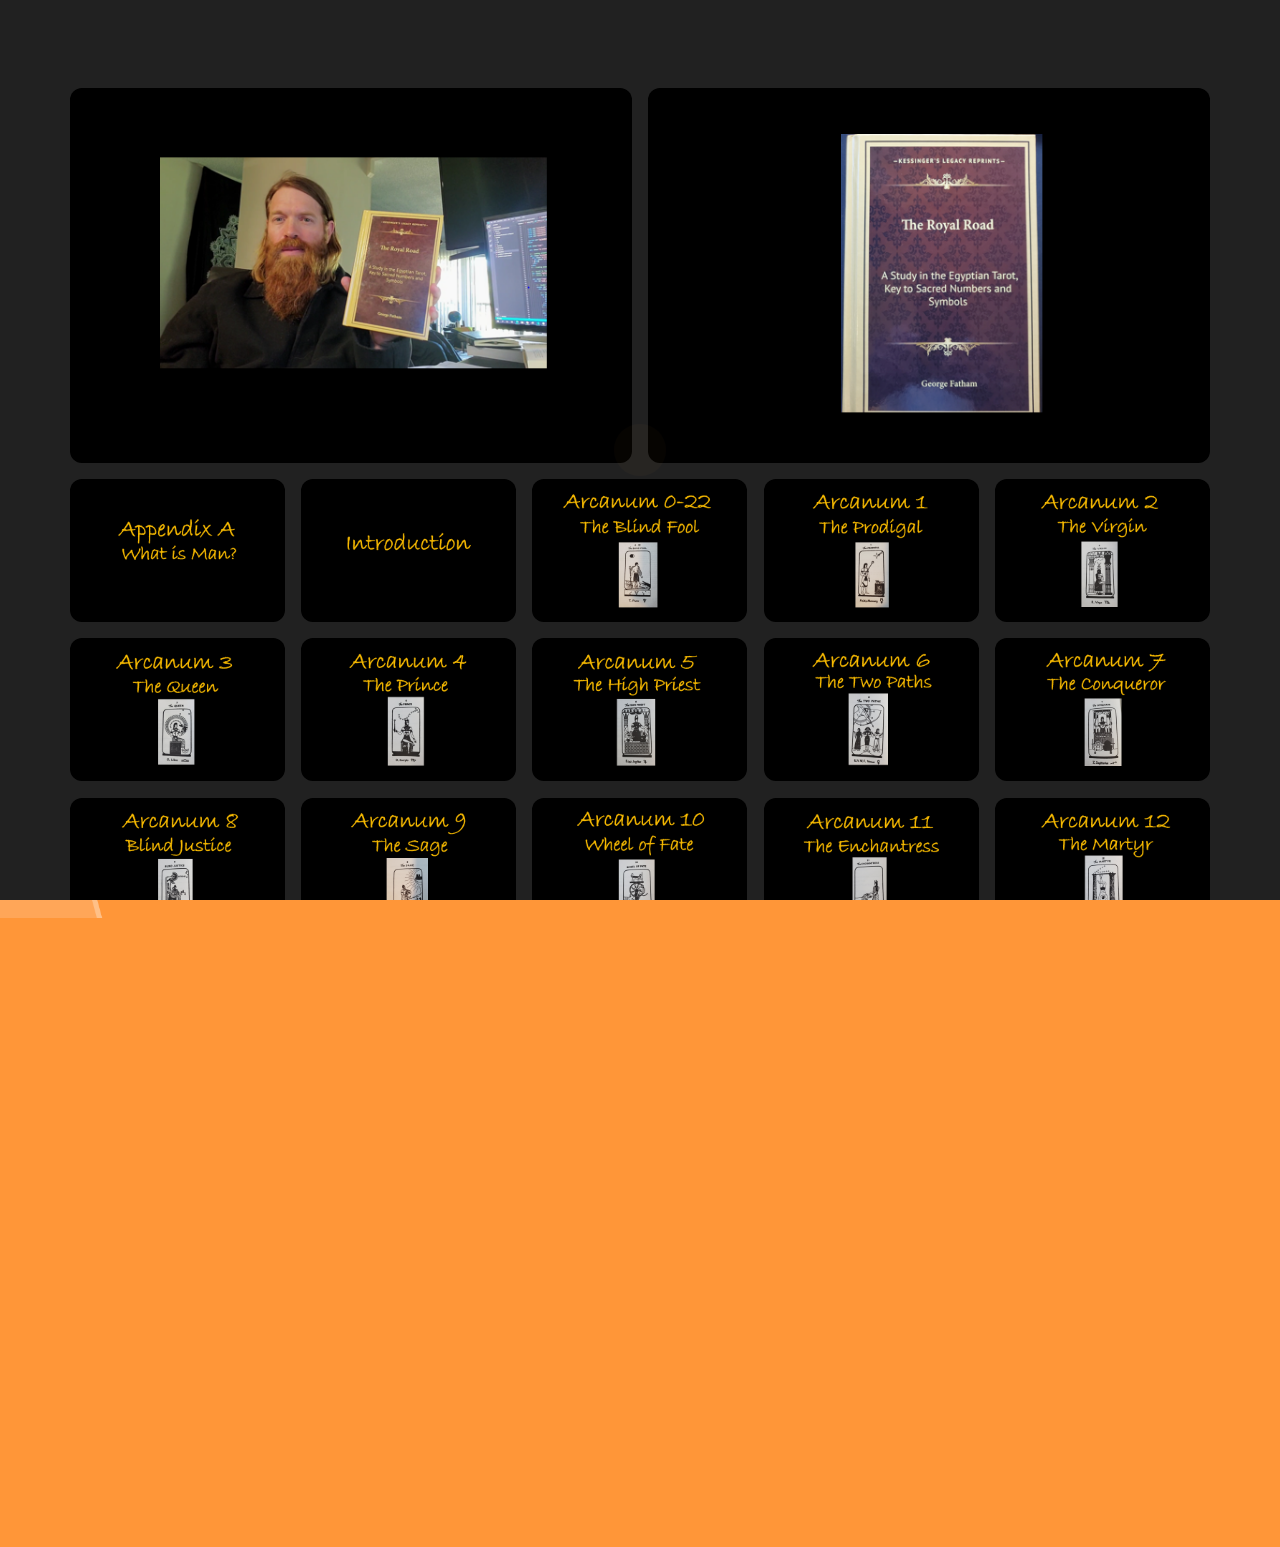
==== commit 58dff591: "Initial Commit" ====
--- a/index.html
+++ b/index.html
@@ -383,9 +383,13 @@
           </div>
         </div>
 
+     
         <footer class="site-footer clearfix">
           <div class="footer-social">
             <ul class="footer-social-links">
+              <li>
+                <a href="https://www.patreon.com/joshyates" target="_blank"><img src="img/patreon.png" alt="Patreon" /></a>
+              </li>
               <li>
                 <div class="g-ytsubscribe" data-channelid="UCrPU68pdertUfw354YDRQoA" data-layout="default" data-count="default"></div>
               </li>
--- a/css/main.css
+++ b/css/main.css
@@ -5886,4 +5886,5 @@
     width: 100%;
     height: 100%;
 }
-}
+
+}
